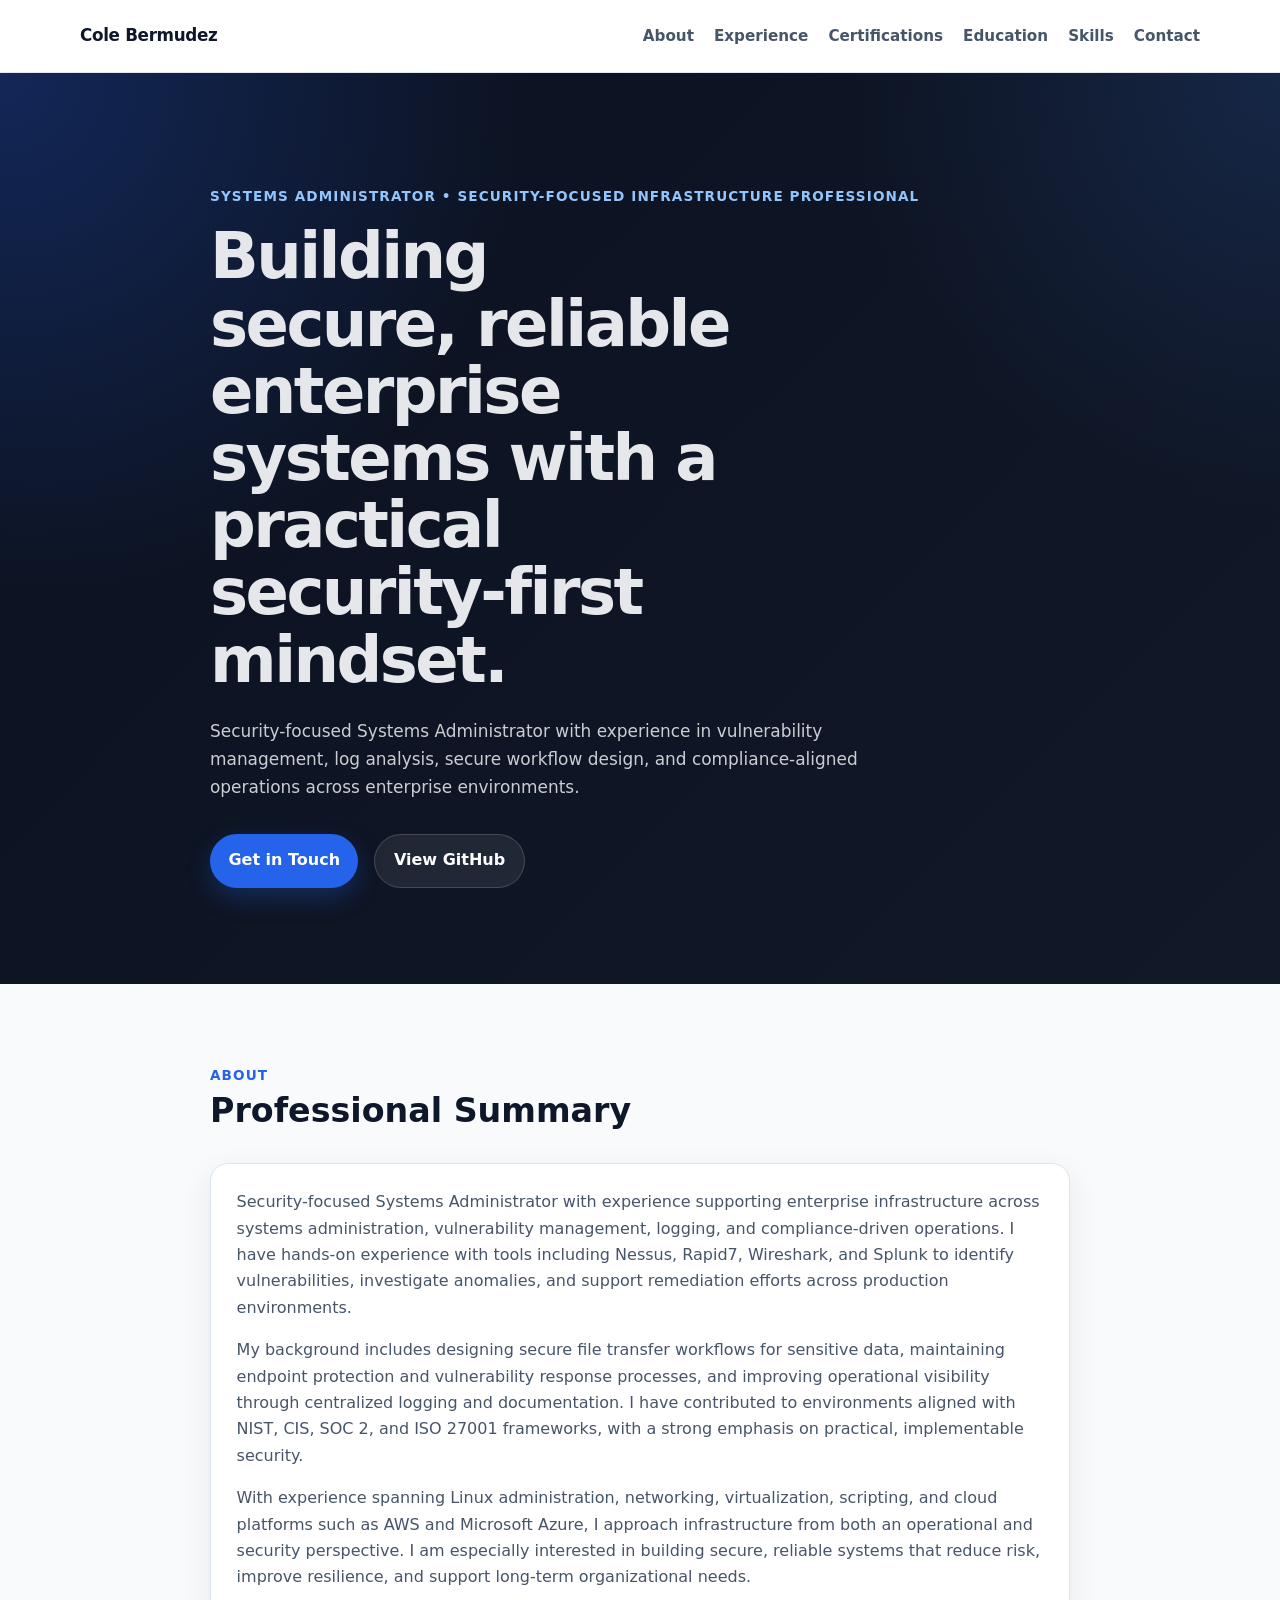
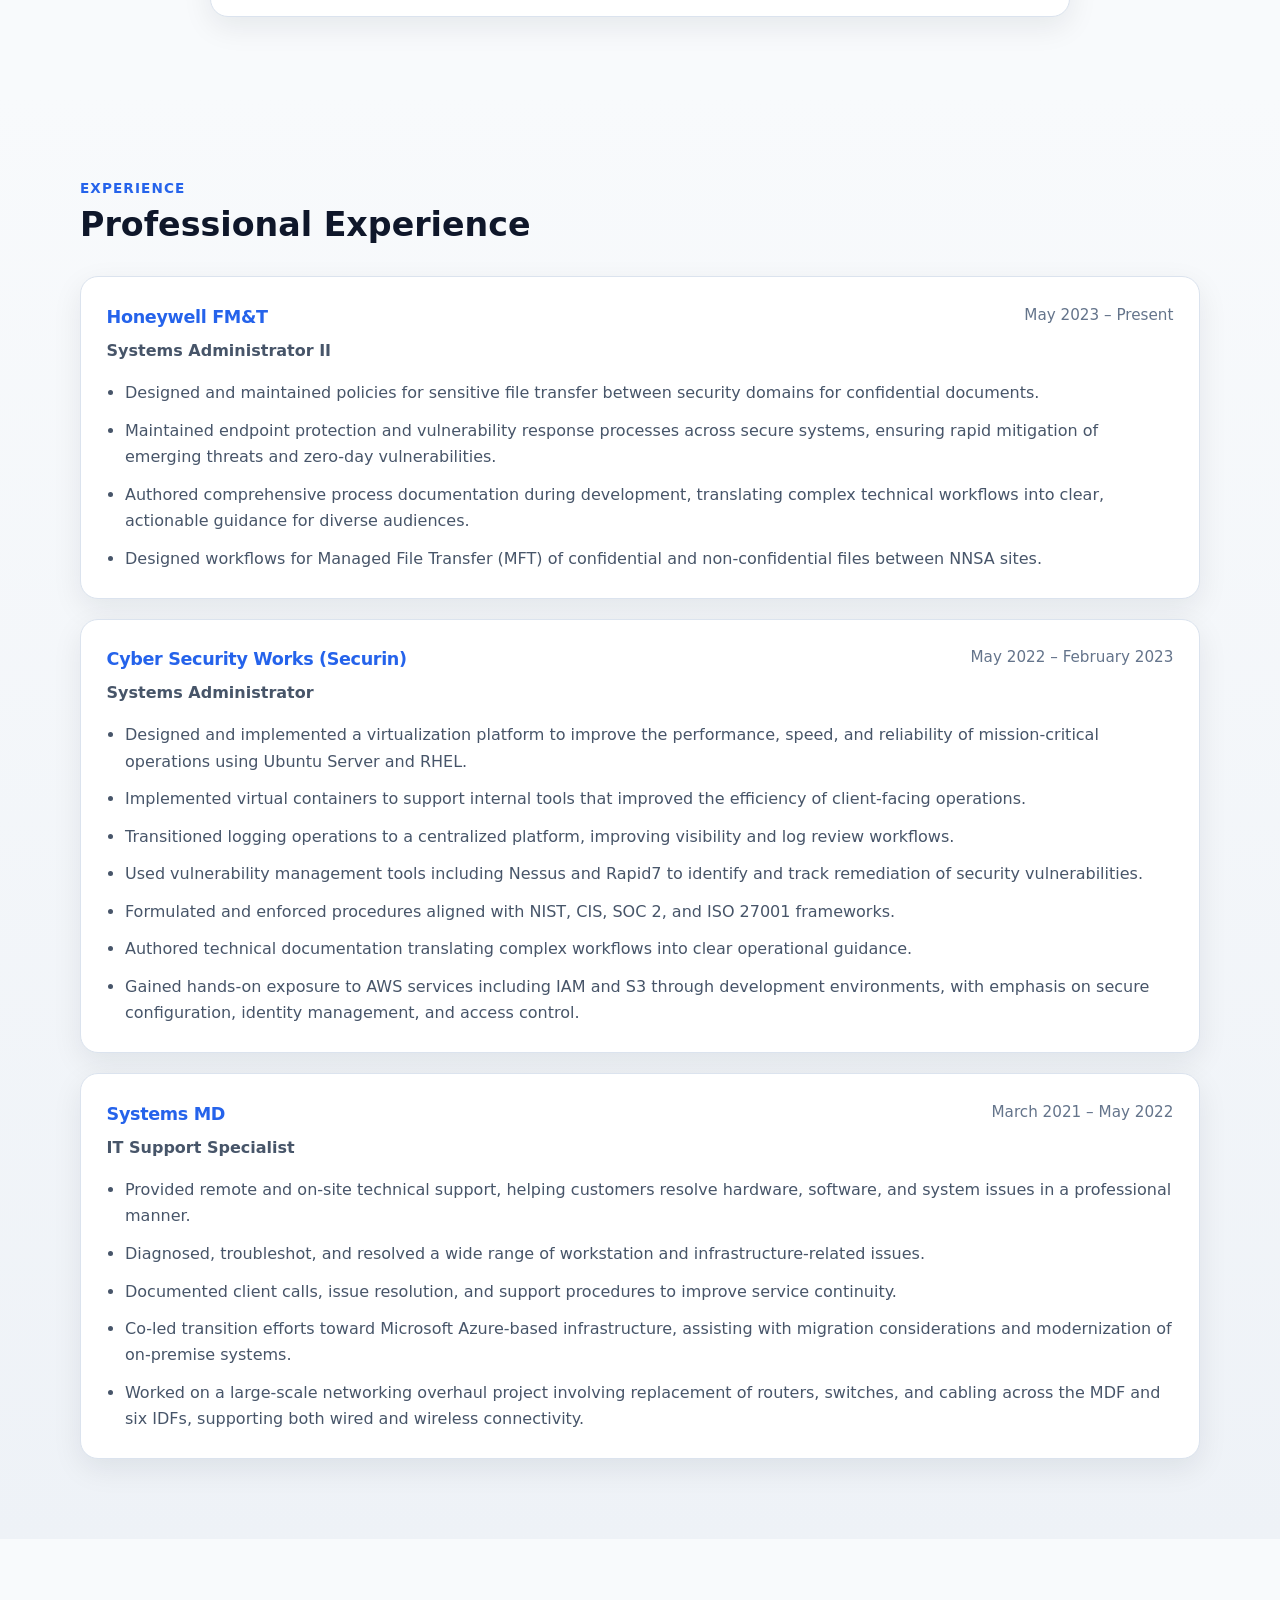
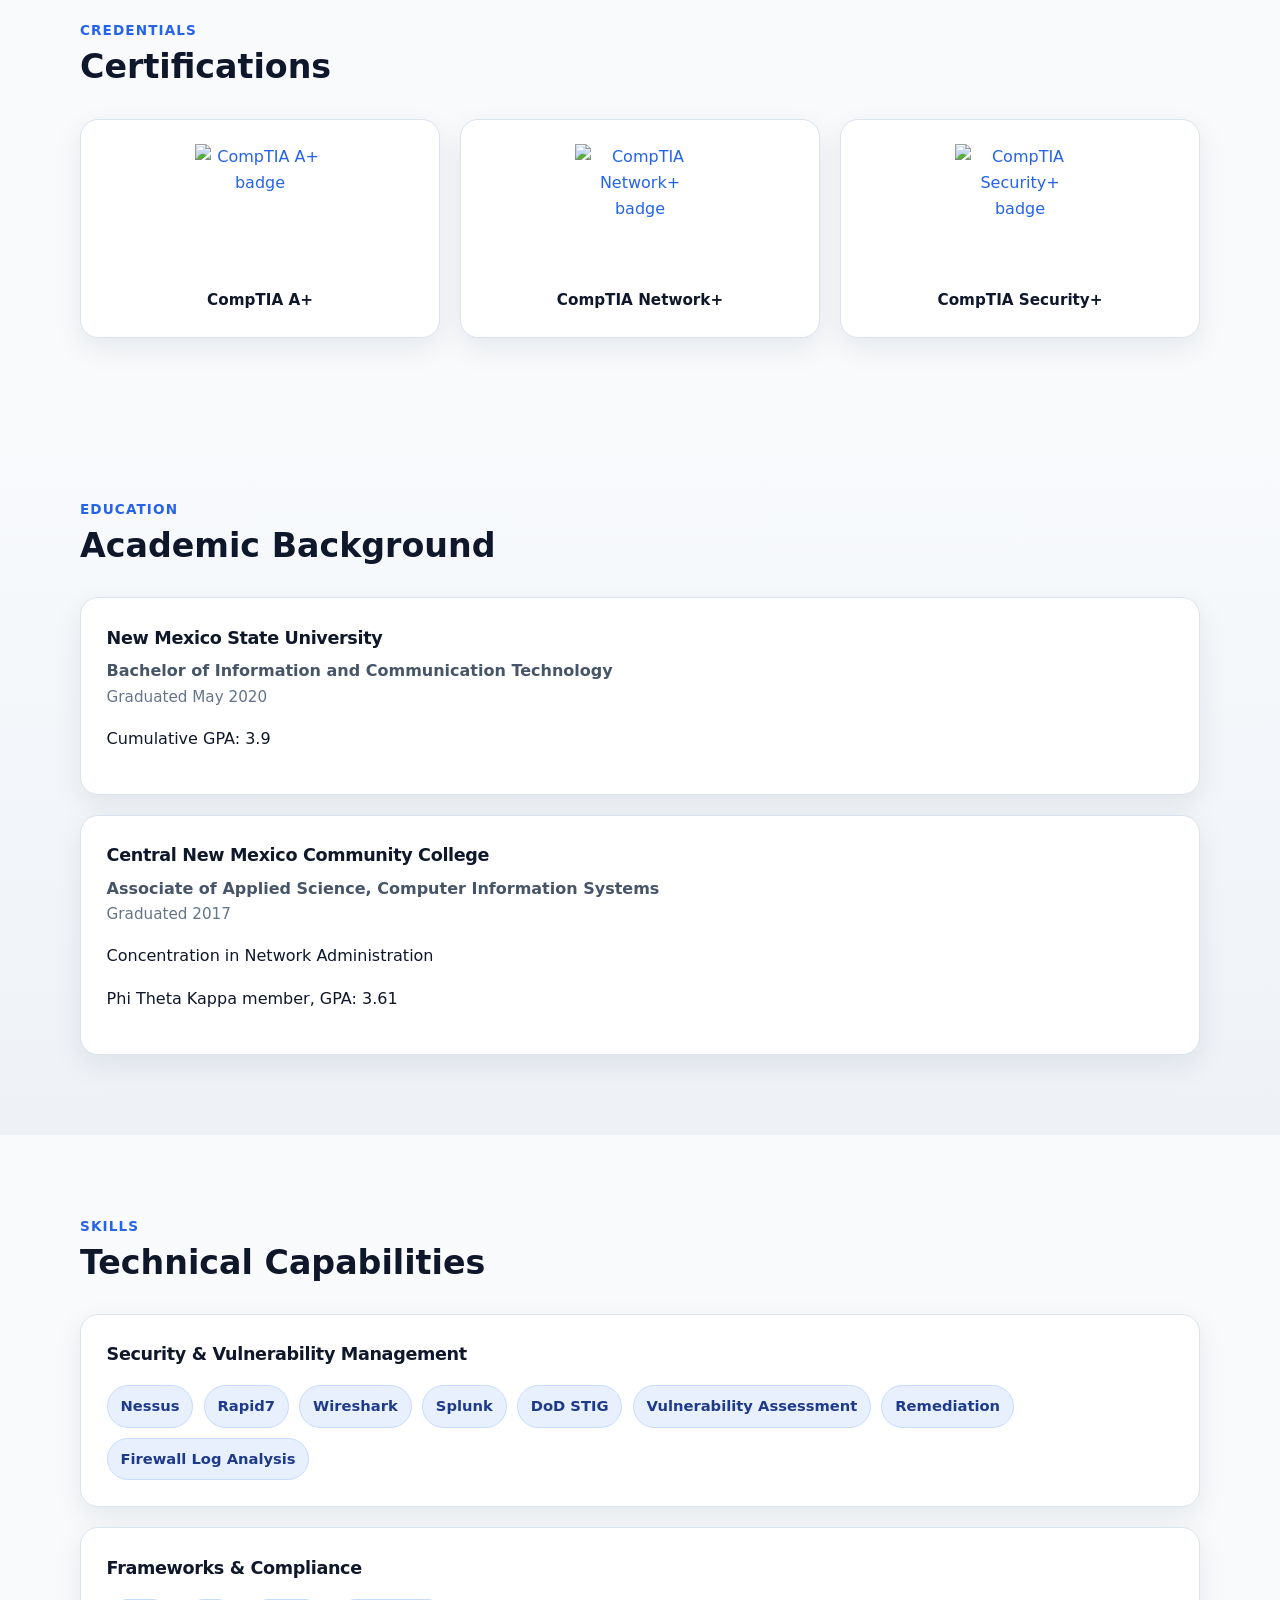
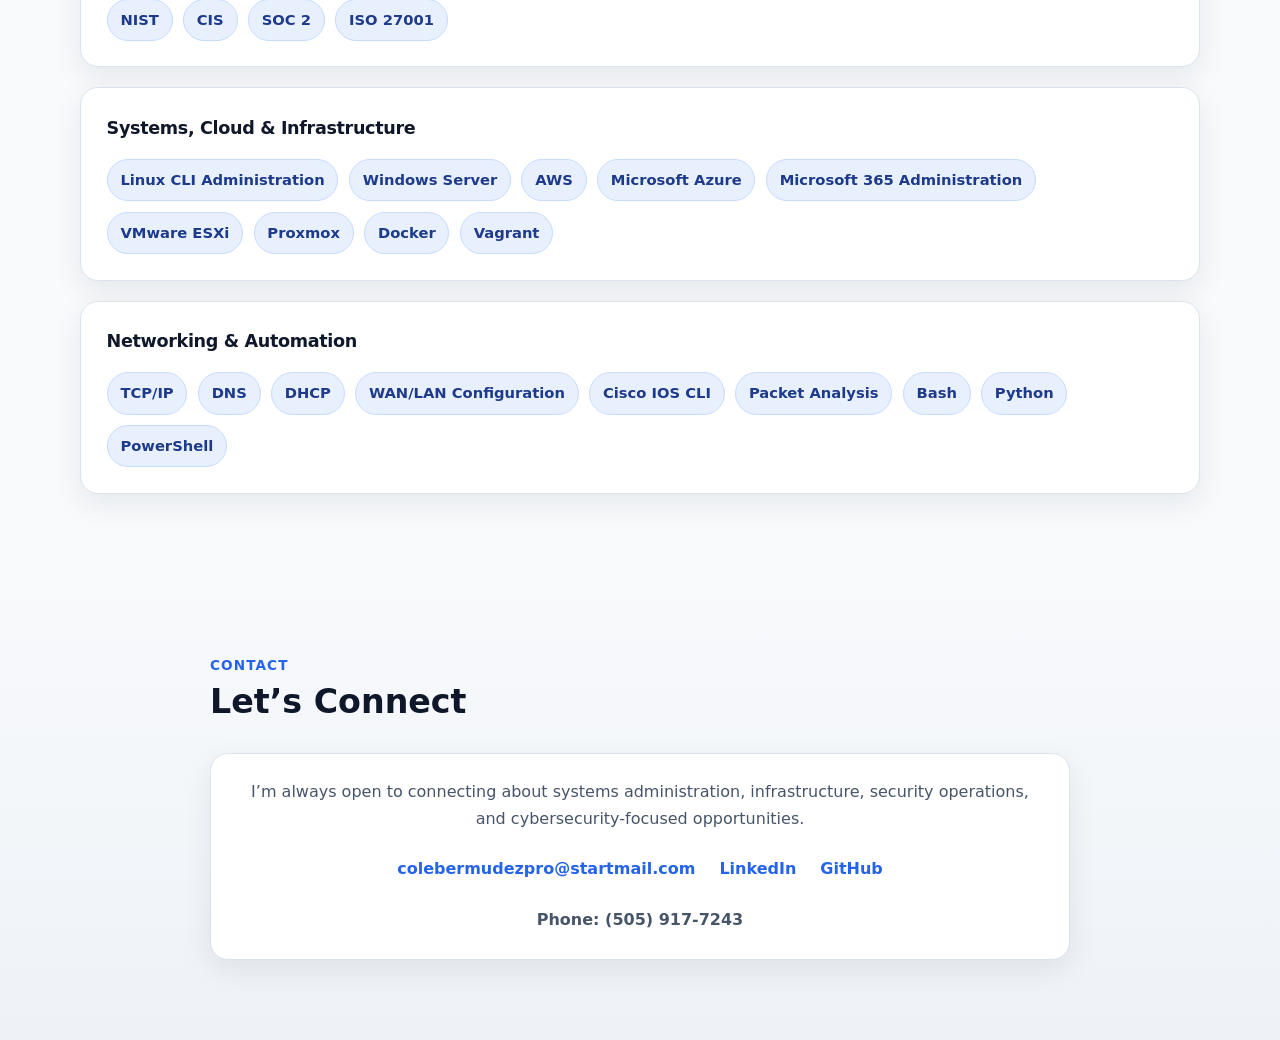
==== index.html @ 40972589 "Updated site entirely" ====
<!DOCTYPE html>
<html lang="en">
<head>
  <meta charset="UTF-8">
  <meta name="viewport" content="width=device-width, initial-scale=1.0">
  <title>Cole Bermudez | Systems Administrator</title>
  <meta name="description" content="Cole Bermudez - Security-focused Systems Administrator with experience in enterprise infrastructure, vulnerability management, logging, and compliance-driven operations.">
  <link rel="stylesheet" href="style.css">
</head>
<body>
  <nav class="site-nav">
    <div class="container nav-container">
      <a href="#top" class="brand">Cole Bermudez</a>
      <ul class="nav-links">
        <li><a href="#about">About</a></li>
        <li><a href="#experience">Experience</a></li>
        <li><a href="#certifications">Certifications</a></li>
        <li><a href="#education">Education</a></li>
        <li><a href="#skills">Skills</a></li>
        <li><a href="#contact">Contact</a></li>
      </ul>
    </div>
  </nav>

  <header id="top" class="hero">
    <div class="container hero-content">
      <p class="eyebrow">Systems Administrator • Security-Focused Infrastructure Professional</p>
      <h1>Building secure, reliable enterprise systems with a practical security-first mindset.</h1>
      <p class="hero-text">
        Security-focused Systems Administrator with experience in vulnerability management, log analysis,
        secure workflow design, and compliance-aligned operations across enterprise environments.
      </p>
      <div class="hero-actions">
        <a class="button button-primary" href="#contact">Get in Touch</a>
        <a class="button button-secondary" href="https://github.com/colebermudez" target="_blank" rel="noopener noreferrer">View GitHub</a>
      </div>
    </div>
  </header>

  <main>
    <section id="about" class="section">
      <div class="container narrow">
        <div class="section-heading">
          <p class="section-label">About</p>
          <h2>Professional Summary</h2>
        </div>

        <div class="content-card prose">
          <p>
            Security-focused Systems Administrator with experience supporting enterprise infrastructure across systems administration,
            vulnerability management, logging, and compliance-driven operations. I have hands-on experience with tools including
            Nessus, Rapid7, Wireshark, and Splunk to identify vulnerabilities, investigate anomalies, and support remediation efforts
            across production environments.
          </p>
          <p>
            My background includes designing secure file transfer workflows for sensitive data, maintaining endpoint protection and
            vulnerability response processes, and improving operational visibility through centralized logging and documentation. I have
            contributed to environments aligned with NIST, CIS, SOC 2, and ISO 27001 frameworks, with a strong emphasis on practical,
            implementable security.
          </p>
          <p>
            With experience spanning Linux administration, networking, virtualization, scripting, and cloud platforms such as AWS and
            Microsoft Azure, I approach infrastructure from both an operational and security perspective. I am especially interested in
            building secure, reliable systems that reduce risk, improve resilience, and support long-term organizational needs.
          </p>
        </div>
      </div>
    </section>

    <section id="experience" class="section section-alt">
      <div class="container">
        <div class="section-heading">
          <p class="section-label">Experience</p>
          <h2>Professional Experience</h2>
        </div>

        <div class="experience-grid">
          <article class="content-card experience-card">
            <div class="card-header">
              <div>
                <h3><a href="https://kcnsc.doe.gov/" target="_blank" rel="noopener noreferrer">Honeywell FM&amp;T</a></h3>
                <p class="role">Systems Administrator II</p>
              </div>
              <p class="date">May 2023 – Present</p>
            </div>
            <ul class="detail-list">
              <li>Designed and maintained policies for sensitive file transfer between security domains for confidential documents.</li>
              <li>Maintained endpoint protection and vulnerability response processes across secure systems, ensuring rapid mitigation of emerging threats and zero-day vulnerabilities.</li>
              <li>Authored comprehensive process documentation during development, translating complex technical workflows into clear, actionable guidance for diverse audiences.</li>
              <li>Designed workflows for Managed File Transfer (MFT) of confidential and non-confidential files between NNSA sites.</li>
            </ul>
          </article>

          <article class="content-card experience-card">
            <div class="card-header">
              <div>
                <h3><a href="https://www.securin.io/" target="_blank" rel="noopener noreferrer">Cyber Security Works (Securin)</a></h3>
                <p class="role">Systems Administrator</p>
              </div>
              <p class="date">May 2022 – February 2023</p>
            </div>
            <ul class="detail-list">
              <li>Designed and implemented a virtualization platform to improve the performance, speed, and reliability of mission-critical operations using Ubuntu Server and RHEL.</li>
              <li>Implemented virtual containers to support internal tools that improved the efficiency of client-facing operations.</li>
              <li>Transitioned logging operations to a centralized platform, improving visibility and log review workflows.</li>
              <li>Used vulnerability management tools including Nessus and Rapid7 to identify and track remediation of security vulnerabilities.</li>
              <li>Formulated and enforced procedures aligned with NIST, CIS, SOC 2, and ISO 27001 frameworks.</li>
              <li>Authored technical documentation translating complex workflows into clear operational guidance.</li>
              <li>Gained hands-on exposure to AWS services including IAM and S3 through development environments, with emphasis on secure configuration, identity management, and access control.</li>
            </ul>
          </article>

          <article class="content-card experience-card">
            <div class="card-header">
              <div>
                <h3><a href="https://www.systemsmd.com/" target="_blank" rel="noopener noreferrer">Systems MD</a></h3>
                <p class="role">IT Support Specialist</p>
              </div>
              <p class="date">March 2021 – May 2022</p>
            </div>
            <ul class="detail-list">
              <li>Provided remote and on-site technical support, helping customers resolve hardware, software, and system issues in a professional manner.</li>
              <li>Diagnosed, troubleshot, and resolved a wide range of workstation and infrastructure-related issues.</li>
              <li>Documented client calls, issue resolution, and support procedures to improve service continuity.</li>
              <li>Co-led transition efforts toward Microsoft Azure-based infrastructure, assisting with migration considerations and modernization of on-premise systems.</li>
              <li>Worked on a large-scale networking overhaul project involving replacement of routers, switches, and cabling across the MDF and six IDFs, supporting both wired and wireless connectivity.</li>
            </ul>
          </article>
        </div>
      </div>
    </section>

    <section id="certifications" class="section">
      <div class="container">
        <div class="section-heading">
          <p class="section-label">Credentials</p>
          <h2>Certifications</h2>
        </div>

        <div class="cert-grid">
          <a class="cert-card" href="https://www.credly.com/badges/60a3bb86-15f5-4d05-9e43-b0d4d73ded20/public_url" target="_blank" rel="noopener noreferrer">
            <img src="https://images.credly.com/size/340x340/images/f6d62c5d-1e1d-4de6-92ee-8dc8c80b1c7b/blob" alt="CompTIA A+ badge">
            <span>CompTIA A+</span>
          </a>

          <a class="cert-card" href="https://www.credly.com/badges/1435ac3a-a61e-4c7a-b394-79c63b698793/public_url" target="_blank" rel="noopener noreferrer">
            <img src="https://images.credly.com/size/340x340/images/c70ba73e-3c8a-46fa-9d60-4a9af94ad662/blob" alt="CompTIA Network+ badge">
            <span>CompTIA Network+</span>
          </a>

          <a class="cert-card" href="https://www.credly.com/badges/d59969db-1ece-42b0-b8ce-d748dc1f6d80/public_url" target="_blank" rel="noopener noreferrer">
            <img src="https://images.credly.com/size/340x340/images/80d8a06a-c384-42bf-ad36-db81bce5adce/blob" alt="CompTIA Security+ badge">
            <span>CompTIA Security+</span>
          </a>
        </div>
      </div>
    </section>

    <section id="education" class="section section-alt">
      <div class="container">
        <div class="section-heading">
          <p class="section-label">Education</p>
          <h2>Academic Background</h2>
        </div>

        <div class="education-grid">
          <article class="content-card">
            <h3>New Mexico State University</h3>
            <p class="role">Bachelor of Information and Communication Technology</p>
            <p class="date">Graduated May 2020</p>
            <p>Cumulative GPA: 3.9</p>
          </article>

          <article class="content-card">
            <h3>Central New Mexico Community College</h3>
            <p class="role">Associate of Applied Science, Computer Information Systems</p>
            <p class="date">Graduated 2017</p>
            <p>Concentration in Network Administration</p>
            <p>Phi Theta Kappa member, GPA: 3.61</p>
          </article>
        </div>
      </div>
    </section>

    <section id="skills" class="section">
      <div class="container">
        <div class="section-heading">
          <p class="section-label">Skills</p>
          <h2>Technical Capabilities</h2>
        </div>

        <div class="skills-grid">
          <article class="content-card skill-card">
            <h3>Security &amp; Vulnerability Management</h3>
            <ul class="tag-list">
              <li>Nessus</li>
              <li>Rapid7</li>
              <li>Wireshark</li>
              <li>Splunk</li>
              <li>DoD STIG</li>
              <li>Vulnerability Assessment</li>
              <li>Remediation</li>
              <li>Firewall Log Analysis</li>
            </ul>
          </article>

          <article class="content-card skill-card">
            <h3>Frameworks &amp; Compliance</h3>
            <ul class="tag-list">
              <li>NIST</li>
              <li>CIS</li>
              <li>SOC 2</li>
              <li>ISO 27001</li>
            </ul>
          </article>

          <article class="content-card skill-card">
            <h3>Systems, Cloud &amp; Infrastructure</h3>
            <ul class="tag-list">
              <li>Linux CLI Administration</li>
              <li>Windows Server</li>
              <li>AWS</li>
              <li>Microsoft Azure</li>
              <li>Microsoft 365 Administration</li>
              <li>VMware ESXi</li>
              <li>Proxmox</li>
              <li>Docker</li>
              <li>Vagrant</li>
            </ul>
          </article>

          <article class="content-card skill-card">
            <h3>Networking &amp; Automation</h3>
            <ul class="tag-list">
              <li>TCP/IP</li>
              <li>DNS</li>
              <li>DHCP</li>
              <li>WAN/LAN Configuration</li>
              <li>Cisco IOS CLI</li>
              <li>Packet Analysis</li>
              <li>Bash</li>
              <li>Python</li>
              <li>PowerShell</li>
            </ul>
          </article>
        </div>
      </div>
    </section>

    <section id="contact" class="section section-alt">
      <div class="container narrow">
        <div class="section-heading">
          <p class="section-label">Contact</p>
          <h2>Let’s Connect</h2>
        </div>

        <div class="content-card contact-card">
          <p>
            I’m always open to connecting about systems administration, infrastructure, security operations,
            and cybersecurity-focused opportunities.
          </p>

          <div class="contact-links">
            <a href="mailto:colebermudezpro@startmail.com">colebermudezpro@startmail.com</a>
            <a href="https://www.linkedin.com/in/cole-bermudez/" target="_blank" rel="noopener noreferrer">LinkedIn</a>
            <a href="https://github.com/colebermudez" target="_blank" rel="noopener noreferrer">GitHub</a>
          </div>

          <p class="phone">Phone: (505) 917-7243</p>
        </div>
      </div>
    </section>
  </main>
</body>
</html>
---- style.css ----
:root {
  --bg: #0b1120;
  --bg-alt: #111827;
  --surface: #ffffff;
  --surface-alt: #f8fafc;
  --text: #0f172a;
  --text-soft: #475569;
  --text-inverse: #e5e7eb;
  --border: #dbe3ee;
  --primary: #2563eb;
  --primary-dark: #1d4ed8;
  --shadow: 0 10px 30px rgba(15, 23, 42, 0.08);
  --shadow-hover: 0 14px 36px rgba(15, 23, 42, 0.14);
  --radius: 18px;
  --radius-sm: 12px;
  --max-width: 1120px;
}

* {
  box-sizing: border-box;
}

html {
  scroll-behavior: smooth;
}

body {
  margin: 0;
  font-family: Inter, ui-sans-serif, system-ui, -apple-system, BlinkMacSystemFont, "Segoe UI", sans-serif;
  background: var(--surface-alt);
  color: var(--text);
  line-height: 1.65;
}

img {
  max-width: 100%;
  display: block;
}

a {
  color: var(--primary);
  text-decoration: none;
}

a:hover {
  color: var(--primary-dark);
}

.container {
  width: min(100% - 2rem, var(--max-width));
  margin: 0 auto;
}

.narrow {
  max-width: 860px;
}

.section {
  padding: 5rem 0;
}

.section-alt {
  background: linear-gradient(180deg, #f8fafc 0%, #eef2f7 100%);
}

.section-heading {
  margin-bottom: 2rem;
}

.section-label {
  margin: 0 0 0.4rem;
  font-size: 0.85rem;
  font-weight: 700;
  letter-spacing: 0.08em;
  text-transform: uppercase;
  color: var(--primary);
}

.section-heading h2 {
  margin: 0;
  font-size: clamp(1.8rem, 2.6vw, 2.6rem);
  line-height: 1.15;
  color: var(--text);
}

.site-nav {
  position: sticky;
  top: 0;
  z-index: 1000;
  background: rgba(255, 255, 255, 0.88);
  backdrop-filter: blur(14px);
  border-bottom: 1px solid rgba(219, 227, 238, 0.8);
}

.nav-container {
  display: flex;
  align-items: center;
  justify-content: space-between;
  min-height: 72px;
  gap: 1.5rem;
}

.brand {
  font-weight: 800;
  font-size: 1.05rem;
  color: var(--text);
  letter-spacing: -0.02em;
}

.nav-links {
  display: flex;
  align-items: center;
  gap: 1.25rem;
  list-style: none;
  padding: 0;
  margin: 0;
  flex-wrap: wrap;
}

.nav-links a {
  color: var(--text-soft);
  font-weight: 600;
  font-size: 0.95rem;
}

.nav-links a:hover {
  color: var(--text);
}

.hero {
  background:
    radial-gradient(circle at top left, rgba(37, 99, 235, 0.28), transparent 34%),
    radial-gradient(circle at top right, rgba(59, 130, 246, 0.16), transparent 28%),
    linear-gradient(135deg, var(--bg) 0%, var(--bg-alt) 100%);
  color: var(--text-inverse);
  padding: 7rem 0 6rem;
}

.hero-content {
  max-width: 860px;
}

.eyebrow {
  margin: 0 0 1rem;
  color: #93c5fd;
  text-transform: uppercase;
  letter-spacing: 0.08em;
  font-size: 0.85rem;
  font-weight: 700;
}

.hero h1 {
  margin: 0;
  font-size: clamp(2.4rem, 5vw, 4.4rem);
  line-height: 1.05;
  letter-spacing: -0.04em;
  max-width: 12ch;
}

.hero-text {
  margin: 1.5rem 0 0;
  max-width: 700px;
  font-size: 1.06rem;
  color: rgba(229, 231, 235, 0.88);
}

.hero-actions {
  display: flex;
  flex-wrap: wrap;
  gap: 1rem;
  margin-top: 2rem;
}

.button {
  display: inline-flex;
  align-items: center;
  justify-content: center;
  min-height: 46px;
  padding: 0.8rem 1.15rem;
  border-radius: 999px;
  font-weight: 700;
  transition: transform 0.18s ease, box-shadow 0.18s ease, background-color 0.18s ease;
}

.button:hover {
  transform: translateY(-1px);
}

.button-primary {
  background: var(--primary);
  color: #fff;
  box-shadow: 0 10px 24px rgba(37, 99, 235, 0.28);
}

.button-primary:hover {
  background: var(--primary-dark);
  color: #fff;
}

.button-secondary {
  background: rgba(255, 255, 255, 0.08);
  color: #fff;
  border: 1px solid rgba(255, 255, 255, 0.16);
}

.button-secondary:hover {
  color: #fff;
  background: rgba(255, 255, 255, 0.14);
}

.content-card {
  background: var(--surface);
  border: 1px solid var(--border);
  border-radius: var(--radius);
  box-shadow: var(--shadow);
  padding: 1.6rem;
}

.prose p {
  margin: 0 0 1rem;
  color: var(--text-soft);
}

.prose p:last-child {
  margin-bottom: 0;
}

.experience-grid,
.education-grid,
.skills-grid {
  display: grid;
  gap: 1.25rem;
}

.card-header {
  display: flex;
  justify-content: space-between;
  gap: 1rem;
  align-items: flex-start;
  margin-bottom: 1rem;
}

.card-header h3,
.content-card h3 {
  margin: 0;
  font-size: 1.1rem;
  letter-spacing: -0.02em;
}

.role {
  margin: 0.35rem 0 0;
  color: var(--text-soft);
  font-weight: 600;
}

.date {
  margin: 0;
  color: #64748b;
  font-size: 0.95rem;
  white-space: nowrap;
}

.detail-list {
  margin: 0;
  padding-left: 1.15rem;
  color: var(--text-soft);
}

.detail-list li + li {
  margin-top: 0.7rem;
}

.cert-grid {
  display: grid;
  grid-template-columns: repeat(auto-fit, minmax(180px, 1fr));
  gap: 1.25rem;
}

.cert-card {
  display: flex;
  flex-direction: column;
  align-items: center;
  justify-content: center;
  gap: 0.9rem;
  padding: 1.5rem 1rem;
  background: var(--surface);
  border: 1px solid var(--border);
  border-radius: var(--radius);
  box-shadow: var(--shadow);
  transition: transform 0.2s ease, box-shadow 0.2s ease, border-color 0.2s ease;
  text-align: center;
}

.cert-card:hover {
  transform: translateY(-4px);
  box-shadow: var(--shadow-hover);
  border-color: #bfdbfe;
}

.cert-card img {
  width: 130px;
  height: 130px;
  object-fit: contain;
}

.cert-card span {
  color: var(--text);
  font-weight: 700;
  font-size: 0.95rem;
}

.skill-card h3 {
  margin-bottom: 1rem;
}

.tag-list {
  display: flex;
  flex-wrap: wrap;
  gap: 0.65rem;
  list-style: none;
  padding: 0;
  margin: 0;
}

.tag-list li {
  background: #e8f0fe;
  color: #1e3a8a;
  border: 1px solid #c7dbff;
  padding: 0.5rem 0.8rem;
  border-radius: 999px;
  font-size: 0.92rem;
  font-weight: 600;
}

.contact-card {
  text-align: center;
}

.contact-card p {
  margin-top: 0;
  color: var(--text-soft);
}

.contact-links {
  display: flex;
  justify-content: center;
  flex-wrap: wrap;
  gap: 1rem 1.5rem;
  margin: 1.5rem 0;
}

.contact-links a {
  font-weight: 700;
}

.phone {
  margin-bottom: 0;
  font-weight: 600;
  color: var(--text);
}

@media (max-width: 820px) {
  .nav-container {
    flex-direction: column;
    align-items: flex-start;
    padding: 0.9rem 0;
  }

  .nav-links {
    gap: 0.9rem;
  }

  .hero {
    padding: 5.75rem 0 4.75rem;
  }

  .card-header {
    flex-direction: column;
  }

  .date {
    white-space: normal;
  }
}

@media (max-width: 560px) {
  .section {
    padding: 4rem 0;
  }

  .container {
    width: min(100% - 1.25rem, var(--max-width));
  }

  .content-card {
    padding: 1.2rem;
  }

  .hero-actions {
    flex-direction: column;
    align-items: stretch;
  }

  .button {
    width: 100%;
  }

  .cert-card img {
    width: 110px;
    height: 110px;
  }
}
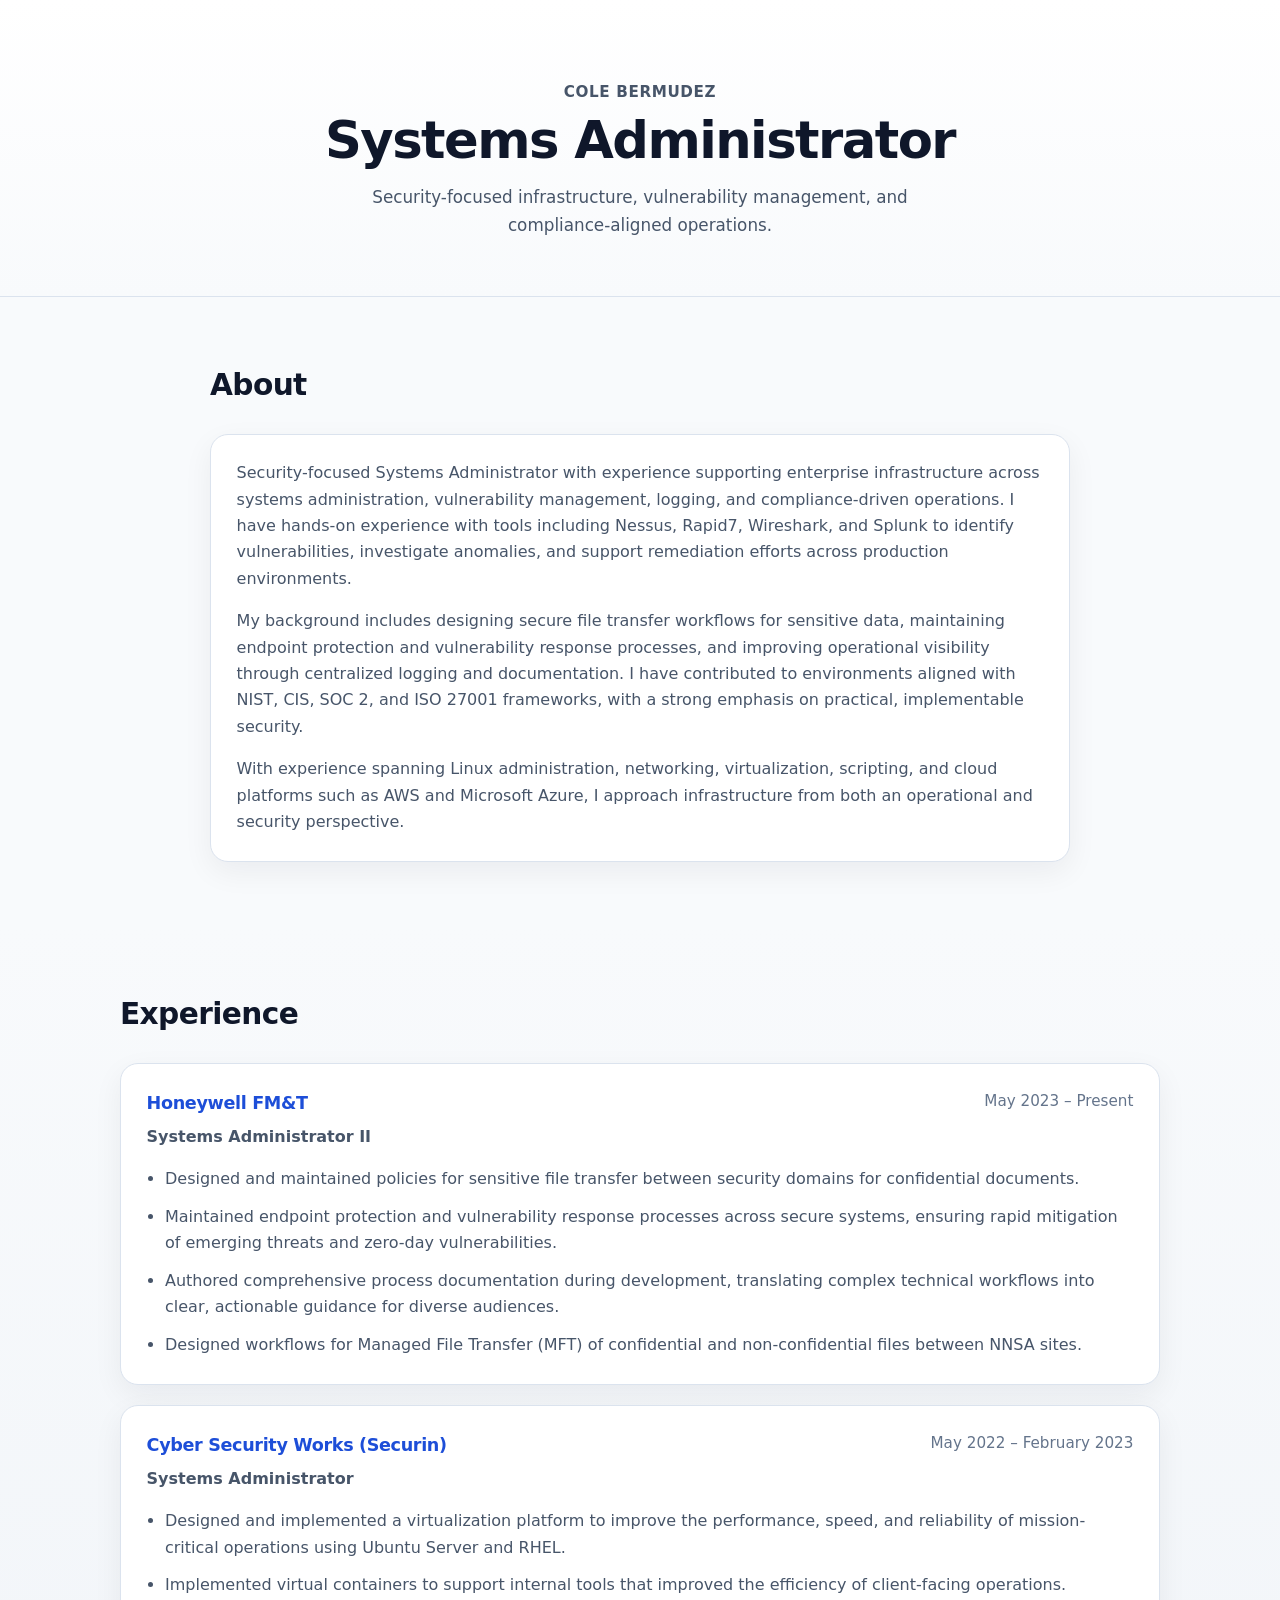
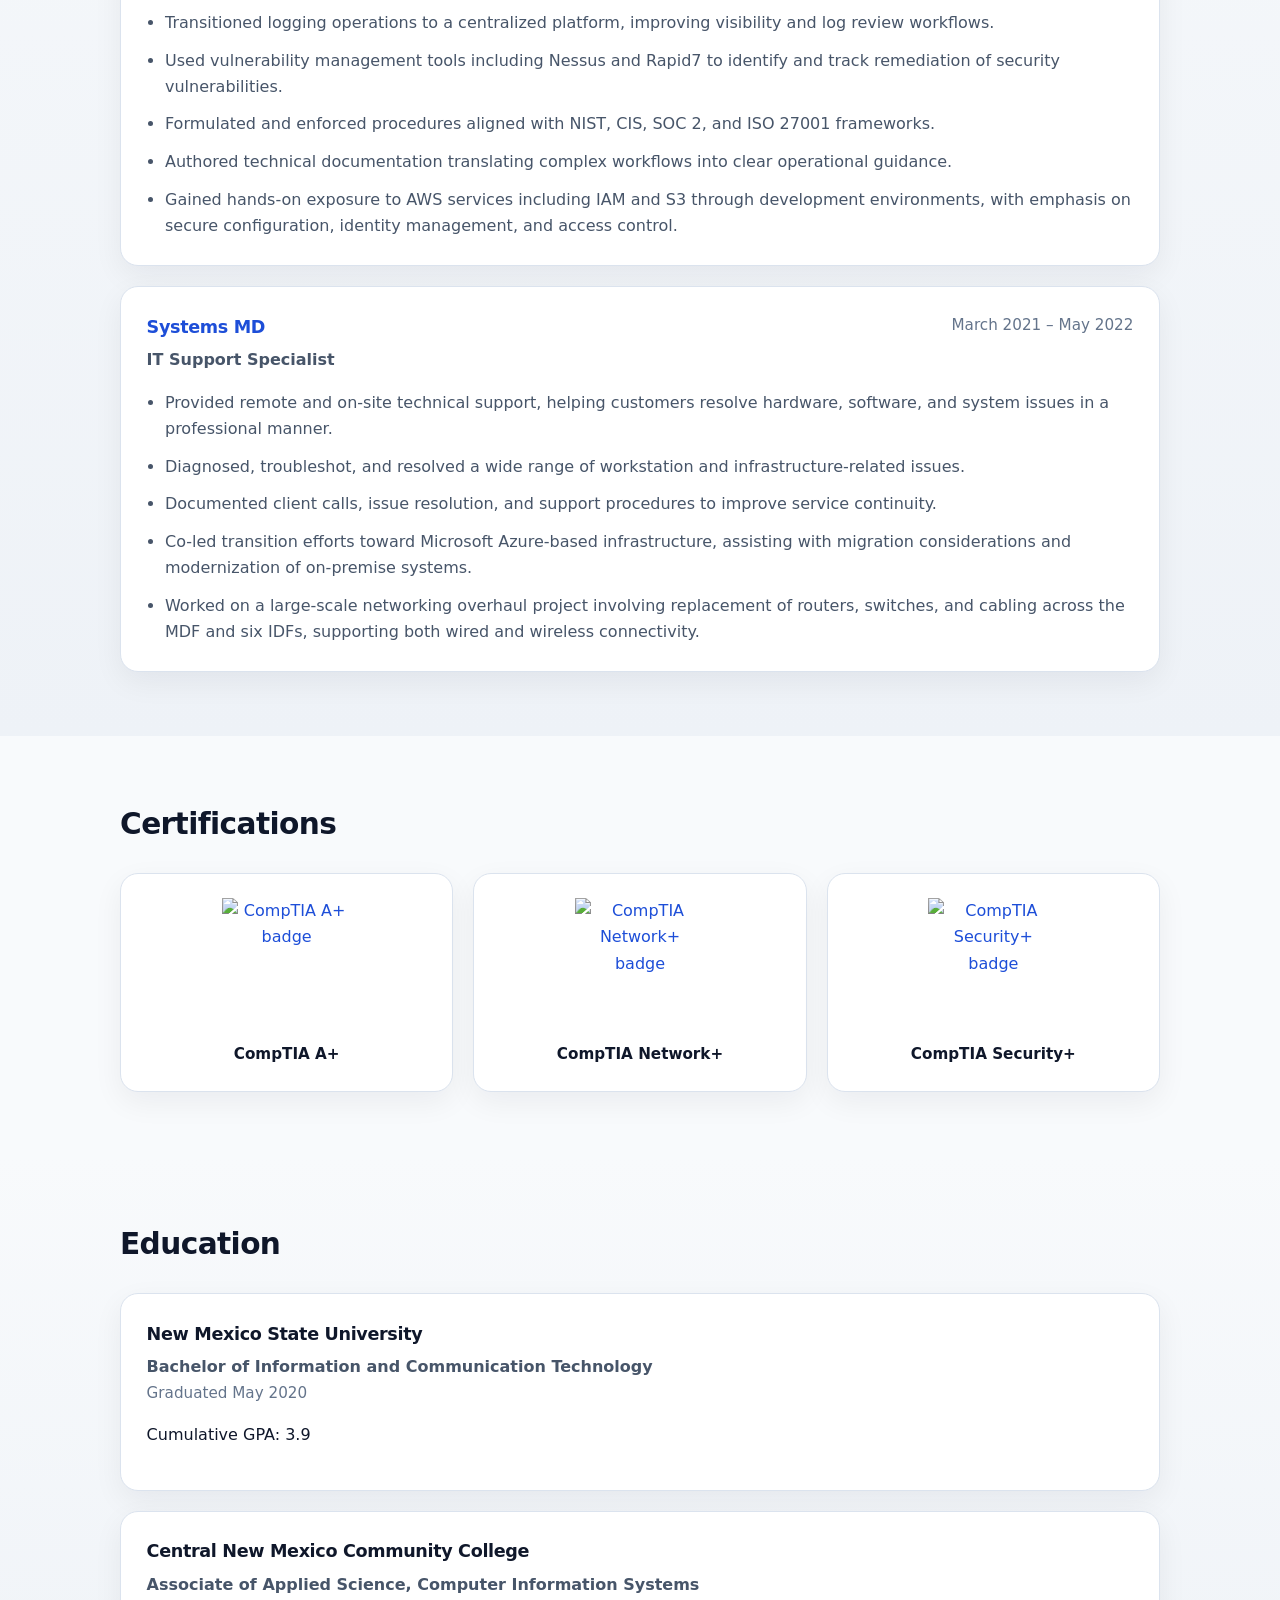
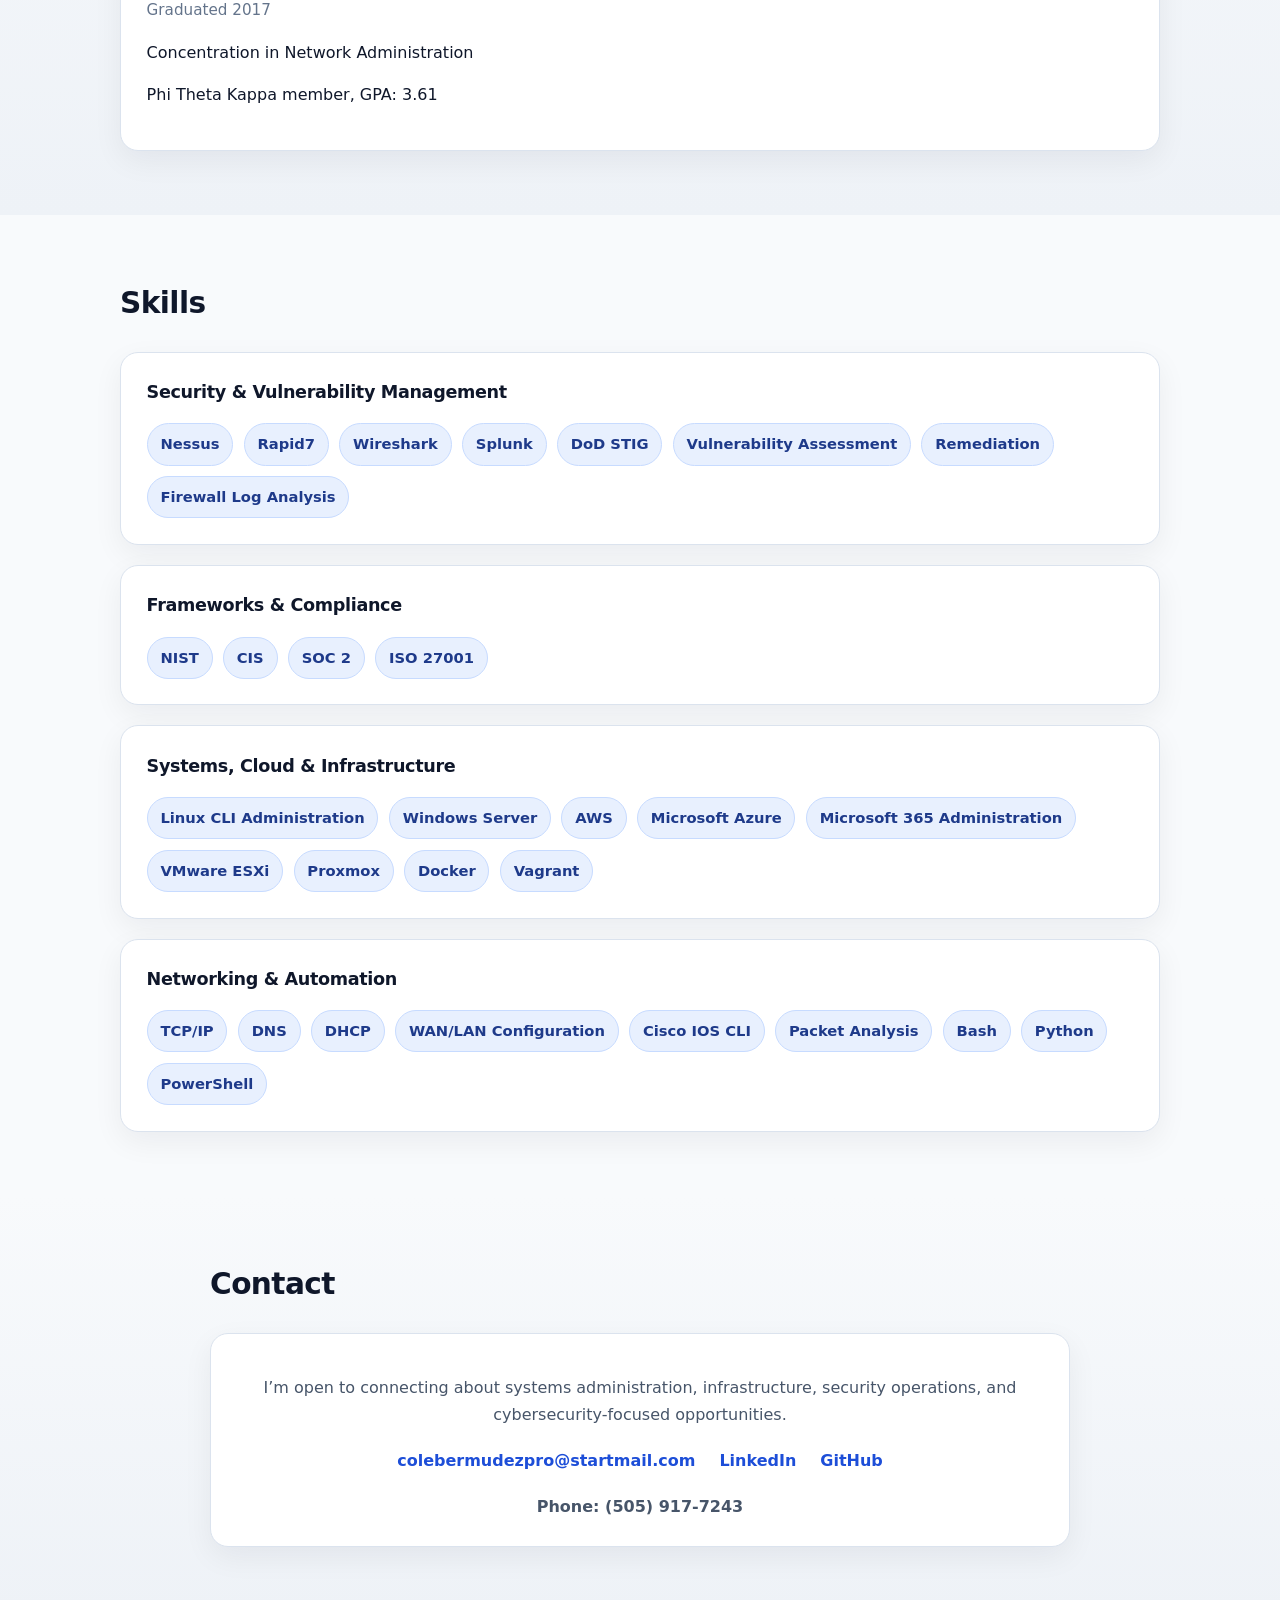
==== commit fd51928c: "Updated site entirely" ====
--- a/index.html
+++ b/index.html
@@ -4,36 +4,20 @@
   <meta charset="UTF-8">
   <meta name="viewport" content="width=device-width, initial-scale=1.0">
   <title>Cole Bermudez | Systems Administrator</title>
-  <meta name="description" content="Cole Bermudez - Security-focused Systems Administrator with experience in enterprise infrastructure, vulnerability management, logging, and compliance-driven operations.">
+  <meta
+    name="description"
+    content="Cole Bermudez - Security-focused Systems Administrator with experience in enterprise infrastructure, vulnerability management, logging, and compliance-driven operations."
+  >
   <link rel="stylesheet" href="style.css">
 </head>
 <body>
-  <nav class="site-nav">
-    <div class="container nav-container">
-      <a href="#top" class="brand">Cole Bermudez</a>
-      <ul class="nav-links">
-        <li><a href="#about">About</a></li>
-        <li><a href="#experience">Experience</a></li>
-        <li><a href="#certifications">Certifications</a></li>
-        <li><a href="#education">Education</a></li>
-        <li><a href="#skills">Skills</a></li>
-        <li><a href="#contact">Contact</a></li>
-      </ul>
-    </div>
-  </nav>
-
-  <header id="top" class="hero">
+  <header class="hero">
     <div class="container hero-content">
-      <p class="eyebrow">Systems Administrator • Security-Focused Infrastructure Professional</p>
-      <h1>Building secure, reliable enterprise systems with a practical security-first mindset.</h1>
-      <p class="hero-text">
-        Security-focused Systems Administrator with experience in vulnerability management, log analysis,
-        secure workflow design, and compliance-aligned operations across enterprise environments.
+      <p class="nameplate">Cole Bermudez</p>
+      <h1>Systems Administrator</h1>
+      <p class="hero-subtitle">
+        Security-focused infrastructure, vulnerability management, and compliance-aligned operations.
       </p>
-      <div class="hero-actions">
-        <a class="button button-primary" href="#contact">Get in Touch</a>
-        <a class="button button-secondary" href="https://github.com/colebermudez" target="_blank" rel="noopener noreferrer">View GitHub</a>
-      </div>
     </div>
   </header>
 
@@ -41,8 +25,7 @@
     <section id="about" class="section">
       <div class="container narrow">
         <div class="section-heading">
-          <p class="section-label">About</p>
-          <h2>Professional Summary</h2>
+          <h2>About</h2>
         </div>
 
         <div class="content-card prose">
@@ -60,8 +43,7 @@
           </p>
           <p>
             With experience spanning Linux administration, networking, virtualization, scripting, and cloud platforms such as AWS and
-            Microsoft Azure, I approach infrastructure from both an operational and security perspective. I am especially interested in
-            building secure, reliable systems that reduce risk, improve resilience, and support long-term organizational needs.
+            Microsoft Azure, I approach infrastructure from both an operational and security perspective.
           </p>
         </div>
       </div>
@@ -70,15 +52,16 @@
     <section id="experience" class="section section-alt">
       <div class="container">
         <div class="section-heading">
-          <p class="section-label">Experience</p>
-          <h2>Professional Experience</h2>
+          <h2>Experience</h2>
         </div>
 
         <div class="experience-grid">
           <article class="content-card experience-card">
             <div class="card-header">
               <div>
-                <h3><a href="https://kcnsc.doe.gov/" target="_blank" rel="noopener noreferrer">Honeywell FM&amp;T</a></h3>
+                <h3>
+                  <a href="https://kcnsc.doe.gov/" target="_blank" rel="noopener noreferrer">Honeywell FM&amp;T</a>
+                </h3>
                 <p class="role">Systems Administrator II</p>
               </div>
               <p class="date">May 2023 – Present</p>
@@ -94,7 +77,9 @@
           <article class="content-card experience-card">
             <div class="card-header">
               <div>
-                <h3><a href="https://www.securin.io/" target="_blank" rel="noopener noreferrer">Cyber Security Works (Securin)</a></h3>
+                <h3>
+                  <a href="https://www.securin.io/" target="_blank" rel="noopener noreferrer">Cyber Security Works (Securin)</a>
+                </h3>
                 <p class="role">Systems Administrator</p>
               </div>
               <p class="date">May 2022 – February 2023</p>
@@ -113,7 +98,9 @@
           <article class="content-card experience-card">
             <div class="card-header">
               <div>
-                <h3><a href="https://www.systemsmd.com/" target="_blank" rel="noopener noreferrer">Systems MD</a></h3>
+                <h3>
+                  <a href="https://www.systemsmd.com/" target="_blank" rel="noopener noreferrer">Systems MD</a>
+                </h3>
                 <p class="role">IT Support Specialist</p>
               </div>
               <p class="date">March 2021 – May 2022</p>
@@ -133,23 +120,46 @@
     <section id="certifications" class="section">
       <div class="container">
         <div class="section-heading">
-          <p class="section-label">Credentials</p>
           <h2>Certifications</h2>
         </div>
 
         <div class="cert-grid">
-          <a class="cert-card" href="https://www.credly.com/badges/60a3bb86-15f5-4d05-9e43-b0d4d73ded20/public_url" target="_blank" rel="noopener noreferrer">
-            <img src="https://images.credly.com/size/340x340/images/f6d62c5d-1e1d-4de6-92ee-8dc8c80b1c7b/blob" alt="CompTIA A+ badge">
+          <a
+            class="cert-card"
+            href="https://www.credly.com/badges/60a3bb86-15f5-4d05-9e43-b0d4d73ded20/public_url"
+            target="_blank"
+            rel="noopener noreferrer"
+          >
+            <img
+              src="https://images.credly.com/size/340x340/images/f6d62c5d-1e1d-4de6-92ee-8dc8c80b1c7b/blob"
+              alt="CompTIA A+ badge"
+            >
             <span>CompTIA A+</span>
           </a>
 
-          <a class="cert-card" href="https://www.credly.com/badges/1435ac3a-a61e-4c7a-b394-79c63b698793/public_url" target="_blank" rel="noopener noreferrer">
-            <img src="https://images.credly.com/size/340x340/images/c70ba73e-3c8a-46fa-9d60-4a9af94ad662/blob" alt="CompTIA Network+ badge">
+          <a
+            class="cert-card"
+            href="https://www.credly.com/badges/1435ac3a-a61e-4c7a-b394-79c63b698793/public_url"
+            target="_blank"
+            rel="noopener noreferrer"
+          >
+            <img
+              src="https://images.credly.com/size/340x340/images/c70ba73e-3c8a-46fa-9d60-4a9af94ad662/blob"
+              alt="CompTIA Network+ badge"
+            >
             <span>CompTIA Network+</span>
           </a>
 
-          <a class="cert-card" href="https://www.credly.com/badges/d59969db-1ece-42b0-b8ce-d748dc1f6d80/public_url" target="_blank" rel="noopener noreferrer">
-            <img src="https://images.credly.com/size/340x340/images/80d8a06a-c384-42bf-ad36-db81bce5adce/blob" alt="CompTIA Security+ badge">
+          <a
+            class="cert-card"
+            href="https://www.credly.com/badges/d59969db-1ece-42b0-b8ce-d748dc1f6d80/public_url"
+            target="_blank"
+            rel="noopener noreferrer"
+          >
+            <img
+              src="https://images.credly.com/size/340x340/images/80d8a06a-c384-42bf-ad36-db81bce5adce/blob"
+              alt="CompTIA Security+ badge"
+            >
             <span>CompTIA Security+</span>
           </a>
         </div>
@@ -159,8 +169,7 @@
     <section id="education" class="section section-alt">
       <div class="container">
         <div class="section-heading">
-          <p class="section-label">Education</p>
-          <h2>Academic Background</h2>
+          <h2>Education</h2>
         </div>
 
         <div class="education-grid">
@@ -185,8 +194,7 @@
     <section id="skills" class="section">
       <div class="container">
         <div class="section-heading">
-          <p class="section-label">Skills</p>
-          <h2>Technical Capabilities</h2>
+          <h2>Skills</h2>
         </div>
 
         <div class="skills-grid">
@@ -250,13 +258,12 @@
     <section id="contact" class="section section-alt">
       <div class="container narrow">
         <div class="section-heading">
-          <p class="section-label">Contact</p>
-          <h2>Let’s Connect</h2>
+          <h2>Contact</h2>
         </div>
 
         <div class="content-card contact-card">
           <p>
-            I’m always open to connecting about systems administration, infrastructure, security operations,
+            I’m open to connecting about systems administration, infrastructure, security operations,
             and cybersecurity-focused opportunities.
           </p>
 
--- a/style.css
+++ b/style.css
@@ -1,19 +1,15 @@
 :root {
-  --bg: #0b1120;
-  --bg-alt: #111827;
+  --bg: #f8fafc;
   --surface: #ffffff;
-  --surface-alt: #f8fafc;
+  --surface-alt: #f1f5f9;
   --text: #0f172a;
   --text-soft: #475569;
-  --text-inverse: #e5e7eb;
   --border: #dbe3ee;
-  --primary: #2563eb;
-  --primary-dark: #1d4ed8;
-  --shadow: 0 10px 30px rgba(15, 23, 42, 0.08);
-  --shadow-hover: 0 14px 36px rgba(15, 23, 42, 0.14);
+  --accent: #1d4ed8;
+  --shadow: 0 10px 30px rgba(15, 23, 42, 0.06);
+  --shadow-hover: 0 14px 32px rgba(15, 23, 42, 0.1);
   --radius: 18px;
-  --radius-sm: 12px;
-  --max-width: 1120px;
+  --max-width: 1040px;
 }
 
 * {
@@ -27,7 +23,7 @@
 body {
   margin: 0;
   font-family: Inter, ui-sans-serif, system-ui, -apple-system, BlinkMacSystemFont, "Segoe UI", sans-serif;
-  background: var(--surface-alt);
+  background: var(--bg);
   color: var(--text);
   line-height: 1.65;
 }
@@ -38,12 +34,12 @@
 }
 
 a {
-  color: var(--primary);
+  color: var(--accent);
   text-decoration: none;
 }
 
 a:hover {
-  color: var(--primary-dark);
+  text-decoration: underline;
 }
 
 .container {
@@ -55,8 +51,44 @@
   max-width: 860px;
 }
 
+.hero {
+  background: linear-gradient(180deg, #ffffff 0%, #f8fafc 100%);
+  border-bottom: 1px solid var(--border);
+  padding: 5rem 0 3.5rem;
+}
+
+.hero-content {
+  text-align: center;
+  max-width: 760px;
+}
+
+.nameplate {
+  margin: 0 0 0.5rem;
+  font-size: 0.95rem;
+  font-weight: 700;
+  letter-spacing: 0.04em;
+  text-transform: uppercase;
+  color: var(--text-soft);
+}
+
+.hero h1 {
+  margin: 0;
+  font-size: clamp(2.2rem, 4vw, 3.4rem);
+  line-height: 1.08;
+  letter-spacing: -0.03em;
+  font-weight: 800;
+  color: var(--text);
+}
+
+.hero-subtitle {
+  margin: 1rem auto 0;
+  max-width: 640px;
+  font-size: 1.05rem;
+  color: var(--text-soft);
+}
+
 .section {
-  padding: 5rem 0;
+  padding: 4rem 0;
 }
 
 .section-alt {
@@ -64,148 +96,13 @@
 }
 
 .section-heading {
-  margin-bottom: 2rem;
-}
-
-.section-label {
-  margin: 0 0 0.4rem;
-  font-size: 0.85rem;
-  font-weight: 700;
-  letter-spacing: 0.08em;
-  text-transform: uppercase;
-  color: var(--primary);
+  margin-bottom: 1.5rem;
 }
 
 .section-heading h2 {
   margin: 0;
-  font-size: clamp(1.8rem, 2.6vw, 2.6rem);
-  line-height: 1.15;
-  color: var(--text);
-}
-
-.site-nav {
-  position: sticky;
-  top: 0;
-  z-index: 1000;
-  background: rgba(255, 255, 255, 0.88);
-  backdrop-filter: blur(14px);
-  border-bottom: 1px solid rgba(219, 227, 238, 0.8);
-}
-
-.nav-container {
-  display: flex;
-  align-items: center;
-  justify-content: space-between;
-  min-height: 72px;
-  gap: 1.5rem;
-}
-
-.brand {
-  font-weight: 800;
-  font-size: 1.05rem;
-  color: var(--text);
+  font-size: 1.85rem;
   letter-spacing: -0.02em;
-}
-
-.nav-links {
-  display: flex;
-  align-items: center;
-  gap: 1.25rem;
-  list-style: none;
-  padding: 0;
-  margin: 0;
-  flex-wrap: wrap;
-}
-
-.nav-links a {
-  color: var(--text-soft);
-  font-weight: 600;
-  font-size: 0.95rem;
-}
-
-.nav-links a:hover {
-  color: var(--text);
-}
-
-.hero {
-  background:
-    radial-gradient(circle at top left, rgba(37, 99, 235, 0.28), transparent 34%),
-    radial-gradient(circle at top right, rgba(59, 130, 246, 0.16), transparent 28%),
-    linear-gradient(135deg, var(--bg) 0%, var(--bg-alt) 100%);
-  color: var(--text-inverse);
-  padding: 7rem 0 6rem;
-}
-
-.hero-content {
-  max-width: 860px;
-}
-
-.eyebrow {
-  margin: 0 0 1rem;
-  color: #93c5fd;
-  text-transform: uppercase;
-  letter-spacing: 0.08em;
-  font-size: 0.85rem;
-  font-weight: 700;
-}
-
-.hero h1 {
-  margin: 0;
-  font-size: clamp(2.4rem, 5vw, 4.4rem);
-  line-height: 1.05;
-  letter-spacing: -0.04em;
-  max-width: 12ch;
-}
-
-.hero-text {
-  margin: 1.5rem 0 0;
-  max-width: 700px;
-  font-size: 1.06rem;
-  color: rgba(229, 231, 235, 0.88);
-}
-
-.hero-actions {
-  display: flex;
-  flex-wrap: wrap;
-  gap: 1rem;
-  margin-top: 2rem;
-}
-
-.button {
-  display: inline-flex;
-  align-items: center;
-  justify-content: center;
-  min-height: 46px;
-  padding: 0.8rem 1.15rem;
-  border-radius: 999px;
-  font-weight: 700;
-  transition: transform 0.18s ease, box-shadow 0.18s ease, background-color 0.18s ease;
-}
-
-.button:hover {
-  transform: translateY(-1px);
-}
-
-.button-primary {
-  background: var(--primary);
-  color: #fff;
-  box-shadow: 0 10px 24px rgba(37, 99, 235, 0.28);
-}
-
-.button-primary:hover {
-  background: var(--primary-dark);
-  color: #fff;
-}
-
-.button-secondary {
-  background: rgba(255, 255, 255, 0.08);
-  color: #fff;
-  border: 1px solid rgba(255, 255, 255, 0.16);
-}
-
-.button-secondary:hover {
-  color: #fff;
-  background: rgba(255, 255, 255, 0.14);
 }
 
 .content-card {
@@ -280,21 +177,20 @@
   display: flex;
   flex-direction: column;
   align-items: center;
-  justify-content: center;
   gap: 0.9rem;
   padding: 1.5rem 1rem;
   background: var(--surface);
   border: 1px solid var(--border);
   border-radius: var(--radius);
   box-shadow: var(--shadow);
-  transition: transform 0.2s ease, box-shadow 0.2s ease, border-color 0.2s ease;
   text-align: center;
+  transition: transform 0.18s ease, box-shadow 0.18s ease;
 }
 
 .cert-card:hover {
-  transform: translateY(-4px);
+  transform: translateY(-3px);
   box-shadow: var(--shadow-hover);
-  border-color: #bfdbfe;
+  text-decoration: none;
 }
 
 .cert-card img {
@@ -337,7 +233,6 @@
 }
 
 .contact-card p {
-  margin-top: 0;
   color: var(--text-soft);
 }
 
@@ -346,7 +241,7 @@
   justify-content: center;
   flex-wrap: wrap;
   gap: 1rem 1.5rem;
-  margin: 1.5rem 0;
+  margin: 1.25rem 0;
 }
 
 .contact-links a {
@@ -354,24 +249,14 @@
 }
 
 .phone {
-  margin-bottom: 0;
+  margin: 0;
   font-weight: 600;
   color: var(--text);
 }
 
 @media (max-width: 820px) {
-  .nav-container {
-    flex-direction: column;
-    align-items: flex-start;
-    padding: 0.9rem 0;
-  }
-
-  .nav-links {
-    gap: 0.9rem;
-  }
-
   .hero {
-    padding: 5.75rem 0 4.75rem;
+    padding: 4rem 0 3rem;
   }
 
   .card-header {
@@ -385,7 +270,7 @@
 
 @media (max-width: 560px) {
   .section {
-    padding: 4rem 0;
+    padding: 3.25rem 0;
   }
 
   .container {
@@ -394,15 +279,6 @@
 
   .content-card {
     padding: 1.2rem;
-  }
-
-  .hero-actions {
-    flex-direction: column;
-    align-items: stretch;
-  }
-
-  .button {
-    width: 100%;
   }
 
   .cert-card img {
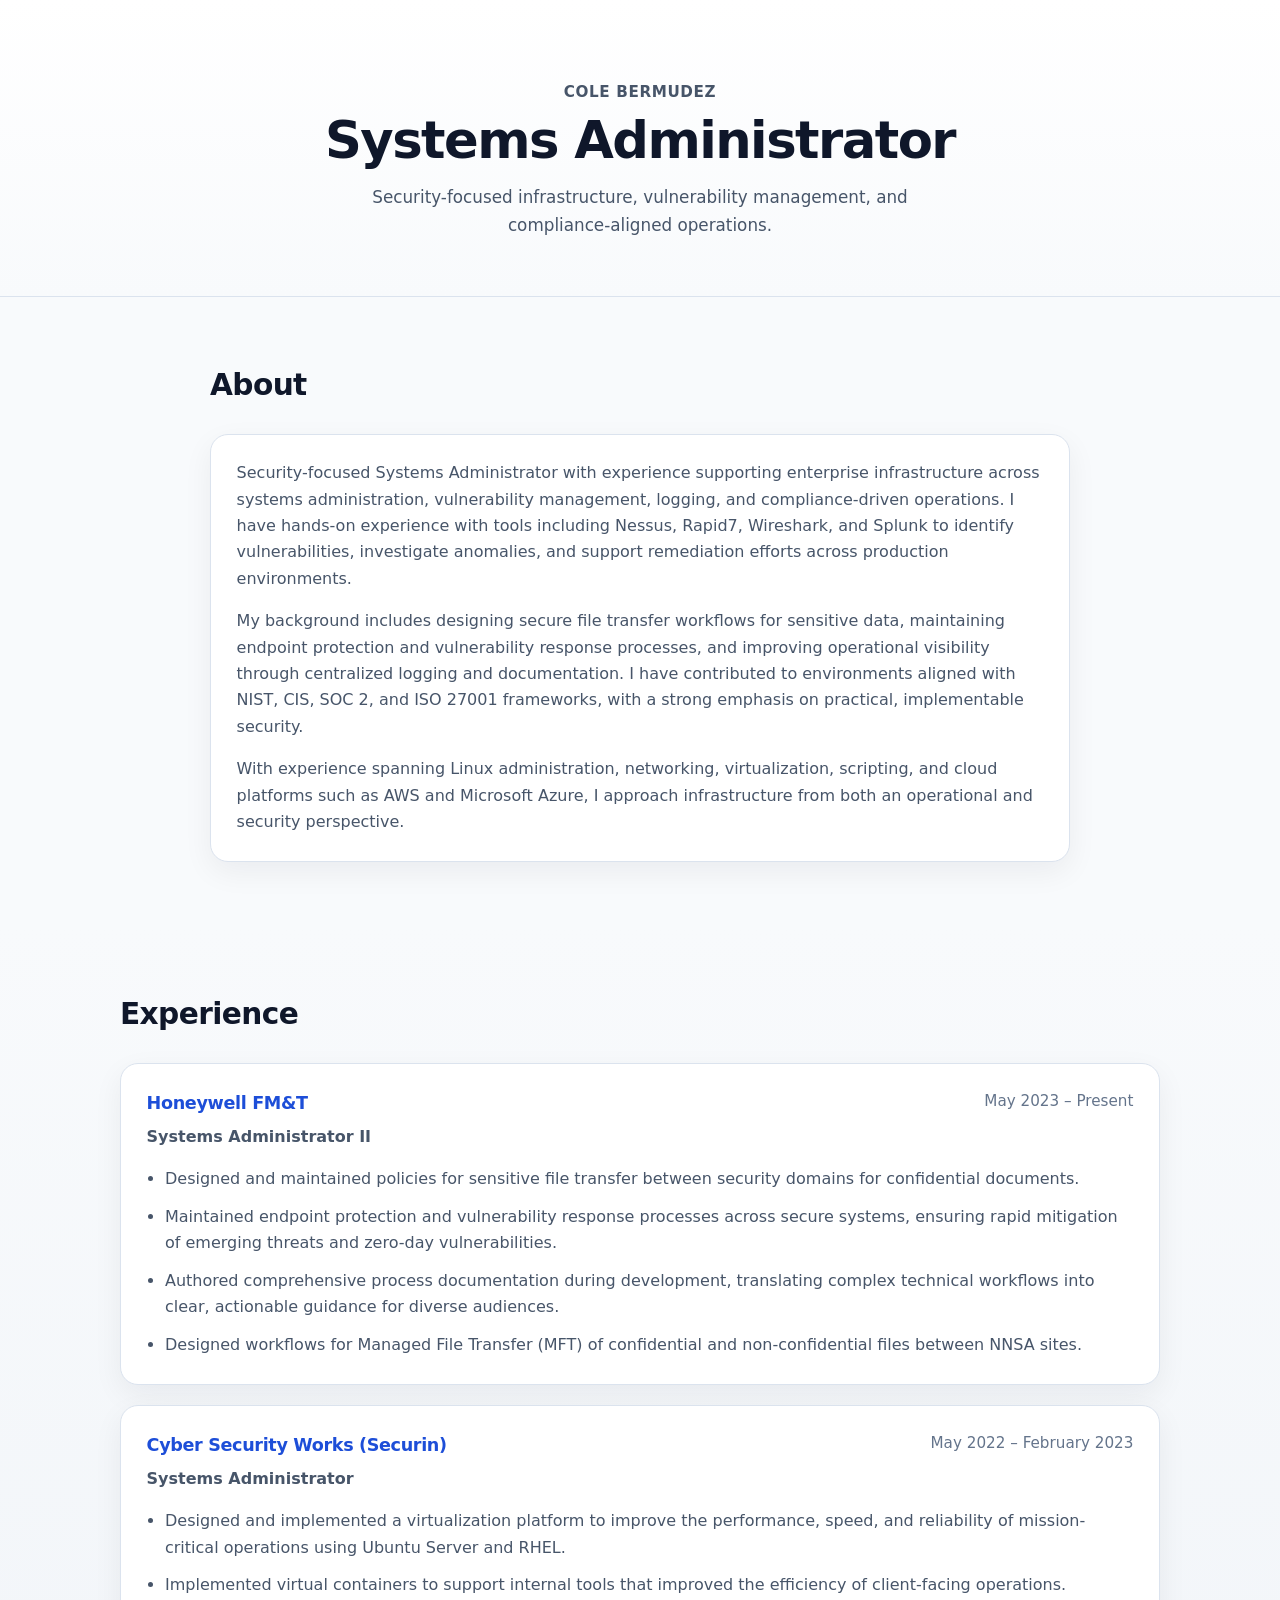
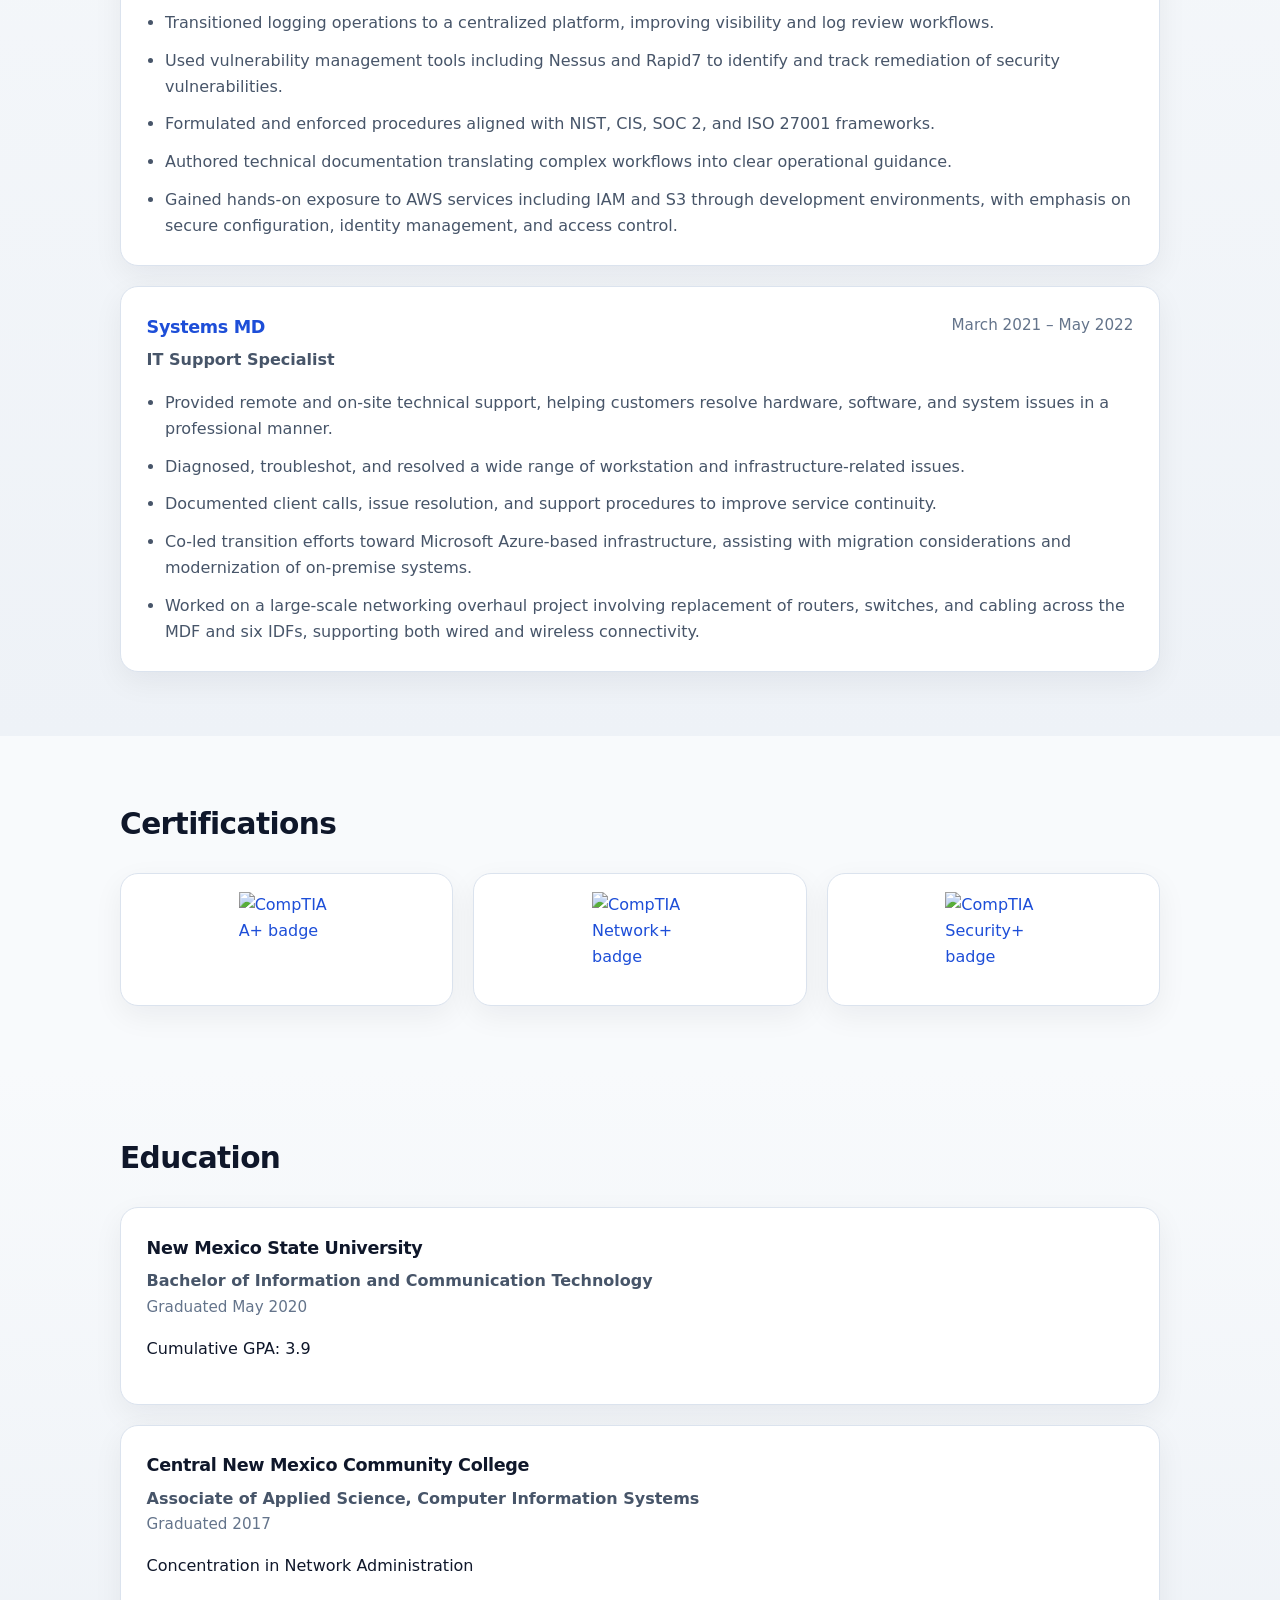
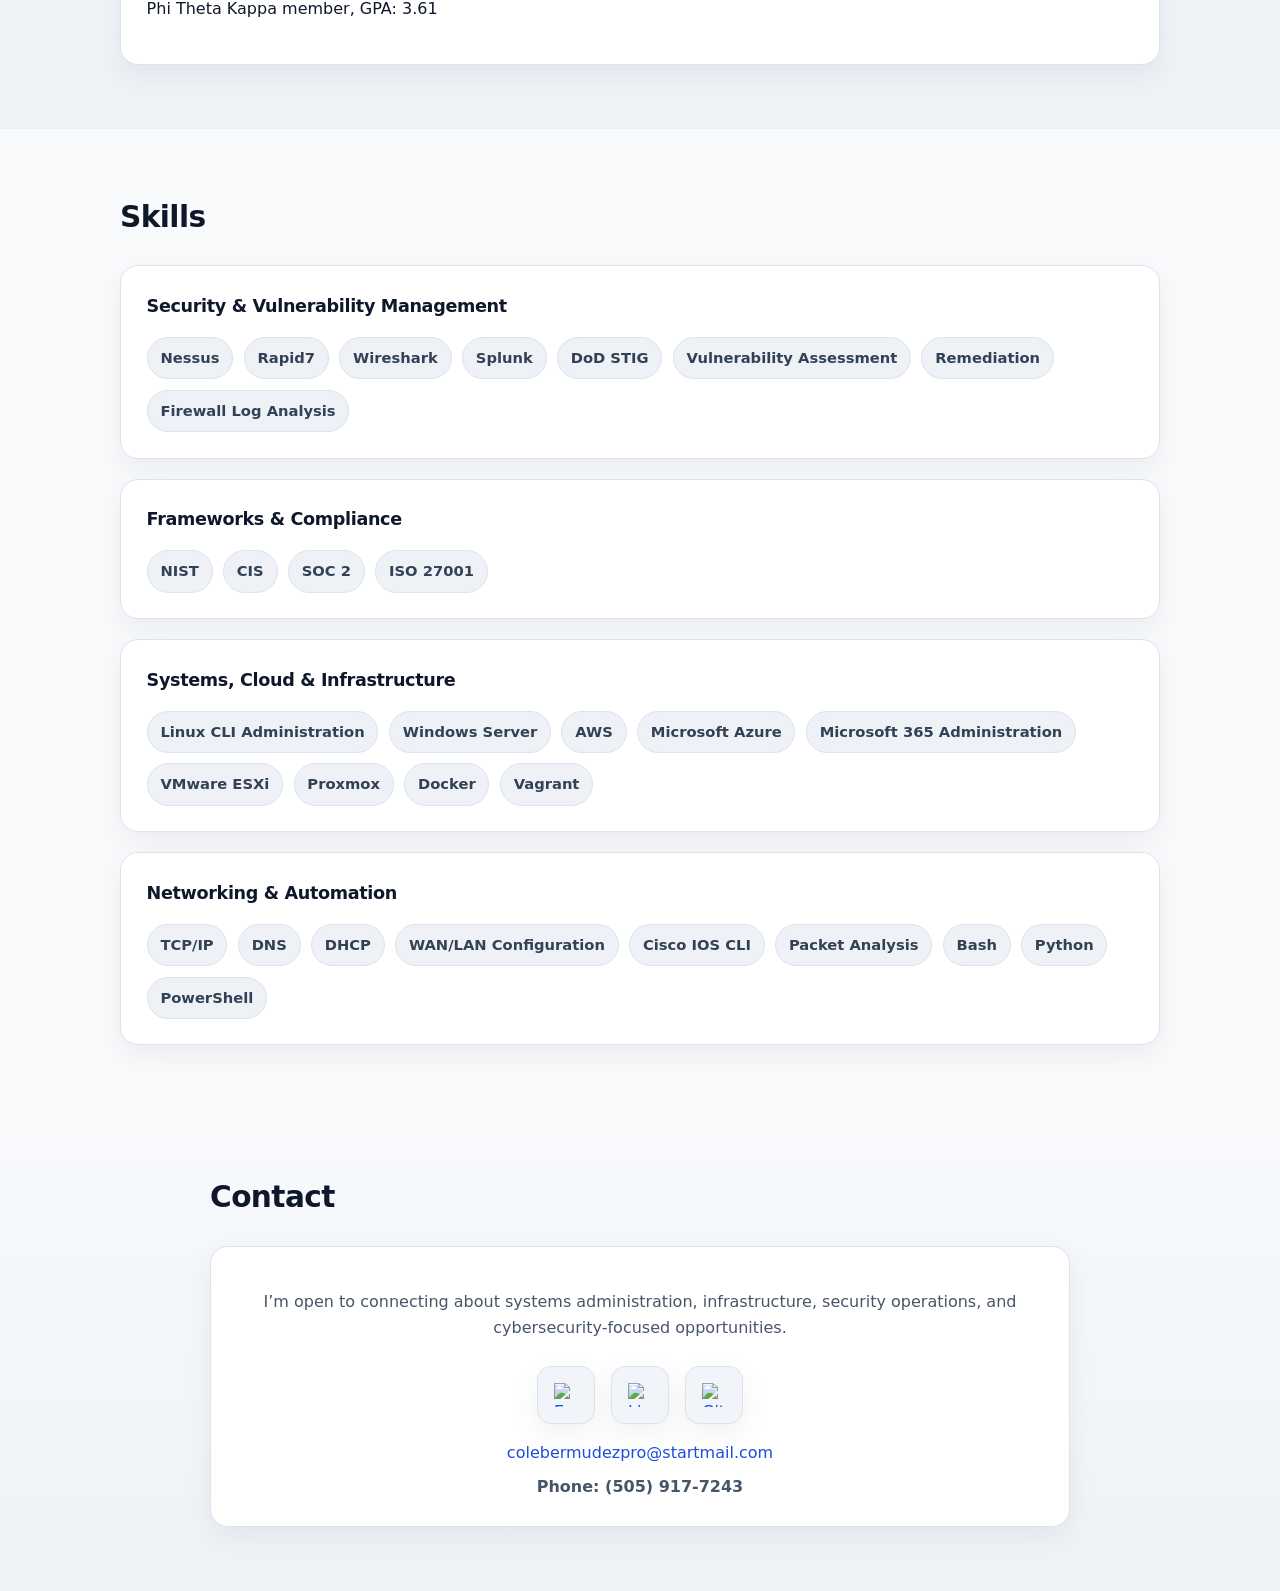
==== commit e1a26447: "Updated site entirely" ====
--- a/index.html
+++ b/index.html
@@ -117,54 +117,60 @@
       </div>
     </section>
 
-    <section id="certifications" class="section">
-      <div class="container">
-        <div class="section-heading">
-          <h2>Certifications</h2>
-        </div>
-
-        <div class="cert-grid">
-          <a
-            class="cert-card"
-            href="https://www.credly.com/badges/60a3bb86-15f5-4d05-9e43-b0d4d73ded20/public_url"
-            target="_blank"
-            rel="noopener noreferrer"
-          >
-            <img
-              src="https://images.credly.com/size/340x340/images/f6d62c5d-1e1d-4de6-92ee-8dc8c80b1c7b/blob"
-              alt="CompTIA A+ badge"
-            >
-            <span>CompTIA A+</span>
-          </a>
-
-          <a
-            class="cert-card"
-            href="https://www.credly.com/badges/1435ac3a-a61e-4c7a-b394-79c63b698793/public_url"
-            target="_blank"
-            rel="noopener noreferrer"
-          >
-            <img
-              src="https://images.credly.com/size/340x340/images/c70ba73e-3c8a-46fa-9d60-4a9af94ad662/blob"
-              alt="CompTIA Network+ badge"
-            >
-            <span>CompTIA Network+</span>
-          </a>
-
-          <a
-            class="cert-card"
-            href="https://www.credly.com/badges/d59969db-1ece-42b0-b8ce-d748dc1f6d80/public_url"
-            target="_blank"
-            rel="noopener noreferrer"
-          >
-            <img
-              src="https://images.credly.com/size/340x340/images/80d8a06a-c384-42bf-ad36-db81bce5adce/blob"
-              alt="CompTIA Security+ badge"
-            >
-            <span>CompTIA Security+</span>
-          </a>
-        </div>
-      </div>
-    </section>
+<section id="certifications" class="section">
+  <div class="container">
+    <div class="section-heading">
+      <h2>Certifications</h2>
+    </div>
+
+    <div class="cert-grid">
+      <a
+        class="cert-card"
+        href="https://www.credly.com/badges/60a3bb86-15f5-4d05-9e43-b0d4d73ded20/public_url"
+        target="_blank"
+        rel="noopener noreferrer"
+        aria-label="CompTIA A+"
+      >
+        <div class="cert-image-wrap">
+          <img
+            src="https://images.credly.com/size/340x340/images/f6d62c5d-1e1d-4de6-92ee-8dc8c80b1c7b/blob"
+            alt="CompTIA A+ badge"
+          >
+        </div>
+      </a>
+
+      <a
+        class="cert-card"
+        href="https://www.credly.com/badges/1435ac3a-a61e-4c7a-b394-79c63b698793/public_url"
+        target="_blank"
+        rel="noopener noreferrer"
+        aria-label="CompTIA Network+"
+      >
+        <div class="cert-image-wrap">
+          <img
+            src="https://images.credly.com/size/340x340/images/c70ba73e-3c8a-46fa-9d60-4a9af94ad662/blob"
+            alt="CompTIA Network+ badge"
+          >
+        </div>
+      </a>
+
+      <a
+        class="cert-card"
+        href="https://www.credly.com/badges/d59969db-1ece-42b0-b8ce-d748dc1f6d80/public_url"
+        target="_blank"
+        rel="noopener noreferrer"
+        aria-label="CompTIA Security+"
+      >
+        <div class="cert-image-wrap">
+          <img
+            src="https://images.credly.com/size/340x340/images/80d8a06a-c384-42bf-ad36-db81bce5adce/blob"
+            alt="CompTIA Security+ badge"
+          >
+        </div>
+      </a>
+    </div>
+  </div>
+</section>
 
     <section id="education" class="section section-alt">
       <div class="container">
@@ -256,27 +262,66 @@
     </section>
 
     <section id="contact" class="section section-alt">
-      <div class="container narrow">
-        <div class="section-heading">
-          <h2>Contact</h2>
-        </div>
-
-        <div class="content-card contact-card">
-          <p>
-            I’m open to connecting about systems administration, infrastructure, security operations,
-            and cybersecurity-focused opportunities.
-          </p>
-
-          <div class="contact-links">
-            <a href="mailto:colebermudezpro@startmail.com">colebermudezpro@startmail.com</a>
-            <a href="https://www.linkedin.com/in/cole-bermudez/" target="_blank" rel="noopener noreferrer">LinkedIn</a>
-            <a href="https://github.com/colebermudez" target="_blank" rel="noopener noreferrer">GitHub</a>
-          </div>
-
-          <p class="phone">Phone: (505) 917-7243</p>
-        </div>
-      </div>
-    </section>
+  <div class="container narrow">
+    <div class="section-heading">
+      <h2>Contact</h2>
+    </div>
+
+    <div class="content-card contact-card">
+      <p>
+        I’m open to connecting about systems administration, infrastructure, security operations,
+        and cybersecurity-focused opportunities.
+      </p>
+
+      <div class="contact-icon-links">
+        <a
+          class="contact-icon"
+          href="mailto:colebermudezpro@startmail.com"
+          aria-label="Email Cole Bermudez"
+          title="Email"
+        >
+          <img
+            src="https://cdn.jsdelivr.net/gh/simple-icons/simple-icons/icons/maildotru.svg"
+            alt="Email icon"
+          >
+        </a>
+
+        <a
+          class="contact-icon"
+          href="https://www.linkedin.com/in/cole-bermudez/"
+          target="_blank"
+          rel="noopener noreferrer"
+          aria-label="LinkedIn profile"
+          title="LinkedIn"
+        >
+          <img
+            src="https://cdn.jsdelivr.net/gh/simple-icons/simple-icons/icons/linkedin.svg"
+            alt="LinkedIn icon"
+          >
+        </a>
+
+        <a
+          class="contact-icon"
+          href="https://github.com/colebermudez"
+          target="_blank"
+          rel="noopener noreferrer"
+          aria-label="GitHub profile"
+          title="GitHub"
+        >
+          <img
+            src="https://cdn.jsdelivr.net/gh/simple-icons/simple-icons/icons/github.svg"
+            alt="GitHub icon"
+          >
+        </a>
+      </div>
+
+      <p class="contact-text">
+        <a href="mailto:colebermudezpro@startmail.com">colebermudezpro@startmail.com</a>
+      </p>
+      <p class="phone">Phone: (505) 917-7243</p>
+    </div>
+  </div>
+</section>
   </main>
 </body>
 </html>
--- a/style.css
+++ b/style.css
@@ -169,21 +169,20 @@
 
 .cert-grid {
   display: grid;
-  grid-template-columns: repeat(auto-fit, minmax(180px, 1fr));
+  grid-template-columns: repeat(auto-fit, minmax(150px, 1fr));
   gap: 1.25rem;
+  align-items: stretch;
 }
 
 .cert-card {
   display: flex;
-  flex-direction: column;
   align-items: center;
-  gap: 0.9rem;
-  padding: 1.5rem 1rem;
+  justify-content: center;
+  padding: 1.1rem;
   background: var(--surface);
   border: 1px solid var(--border);
   border-radius: var(--radius);
   box-shadow: var(--shadow);
-  text-align: center;
   transition: transform 0.18s ease, box-shadow 0.18s ease;
 }
 
@@ -193,16 +192,18 @@
   text-decoration: none;
 }
 
-.cert-card img {
-  width: 130px;
-  height: 130px;
+.cert-image-wrap {
+  width: 96px;
+  height: 96px;
+  display: flex;
+  align-items: center;
+  justify-content: center;
+}
+
+.cert-image-wrap img {
+  width: 100%;
+  height: 100%;
   object-fit: contain;
-}
-
-.cert-card span {
-  color: var(--text);
-  font-weight: 700;
-  font-size: 0.95rem;
 }
 
 .skill-card h3 {
@@ -219,9 +220,9 @@
 }
 
 .tag-list li {
-  background: #e8f0fe;
-  color: #1e3a8a;
-  border: 1px solid #c7dbff;
+  background: #eef2f7;
+  color: #334155;
+  border: 1px solid #dbe3ee;
   padding: 0.5rem 0.8rem;
   border-radius: 999px;
   font-size: 0.92rem;
@@ -236,12 +237,42 @@
   color: var(--text-soft);
 }
 
-.contact-links {
+.contact-icon-links {
   display: flex;
   justify-content: center;
+  gap: 1rem;
+  margin: 1.5rem 0 1rem;
   flex-wrap: wrap;
-  gap: 1rem 1.5rem;
-  margin: 1.25rem 0;
+}
+
+.contact-icon {
+  width: 58px;
+  height: 58px;
+  display: inline-flex;
+  align-items: center;
+  justify-content: center;
+  background: var(--surface-alt);
+  border: 1px solid var(--border);
+  border-radius: 14px;
+  box-shadow: var(--shadow);
+  transition: transform 0.18s ease, box-shadow 0.18s ease, border-color 0.18s ease;
+}
+
+.contact-icon:hover {
+  transform: translateY(-2px);
+  box-shadow: var(--shadow-hover);
+  border-color: #cbd5e1;
+  text-decoration: none;
+}
+
+.contact-icon img {
+  width: 24px;
+  height: 24px;
+  object-fit: contain;
+}
+
+.contact-text {
+  margin: 0.5rem 0 0.5rem;
 }
 
 .contact-links a {
@@ -281,8 +312,18 @@
     padding: 1.2rem;
   }
 
-  .cert-card img {
-    width: 110px;
-    height: 110px;
+  .cert-image-wrap {
+    width: 82px;
+    height: 82px;
+  }
+
+  .contact-icon {
+    width: 52px;
+    height: 52px;
+  }
+
+  .contact-icon img {
+    width: 22px;
+    height: 22px;
   }
 }
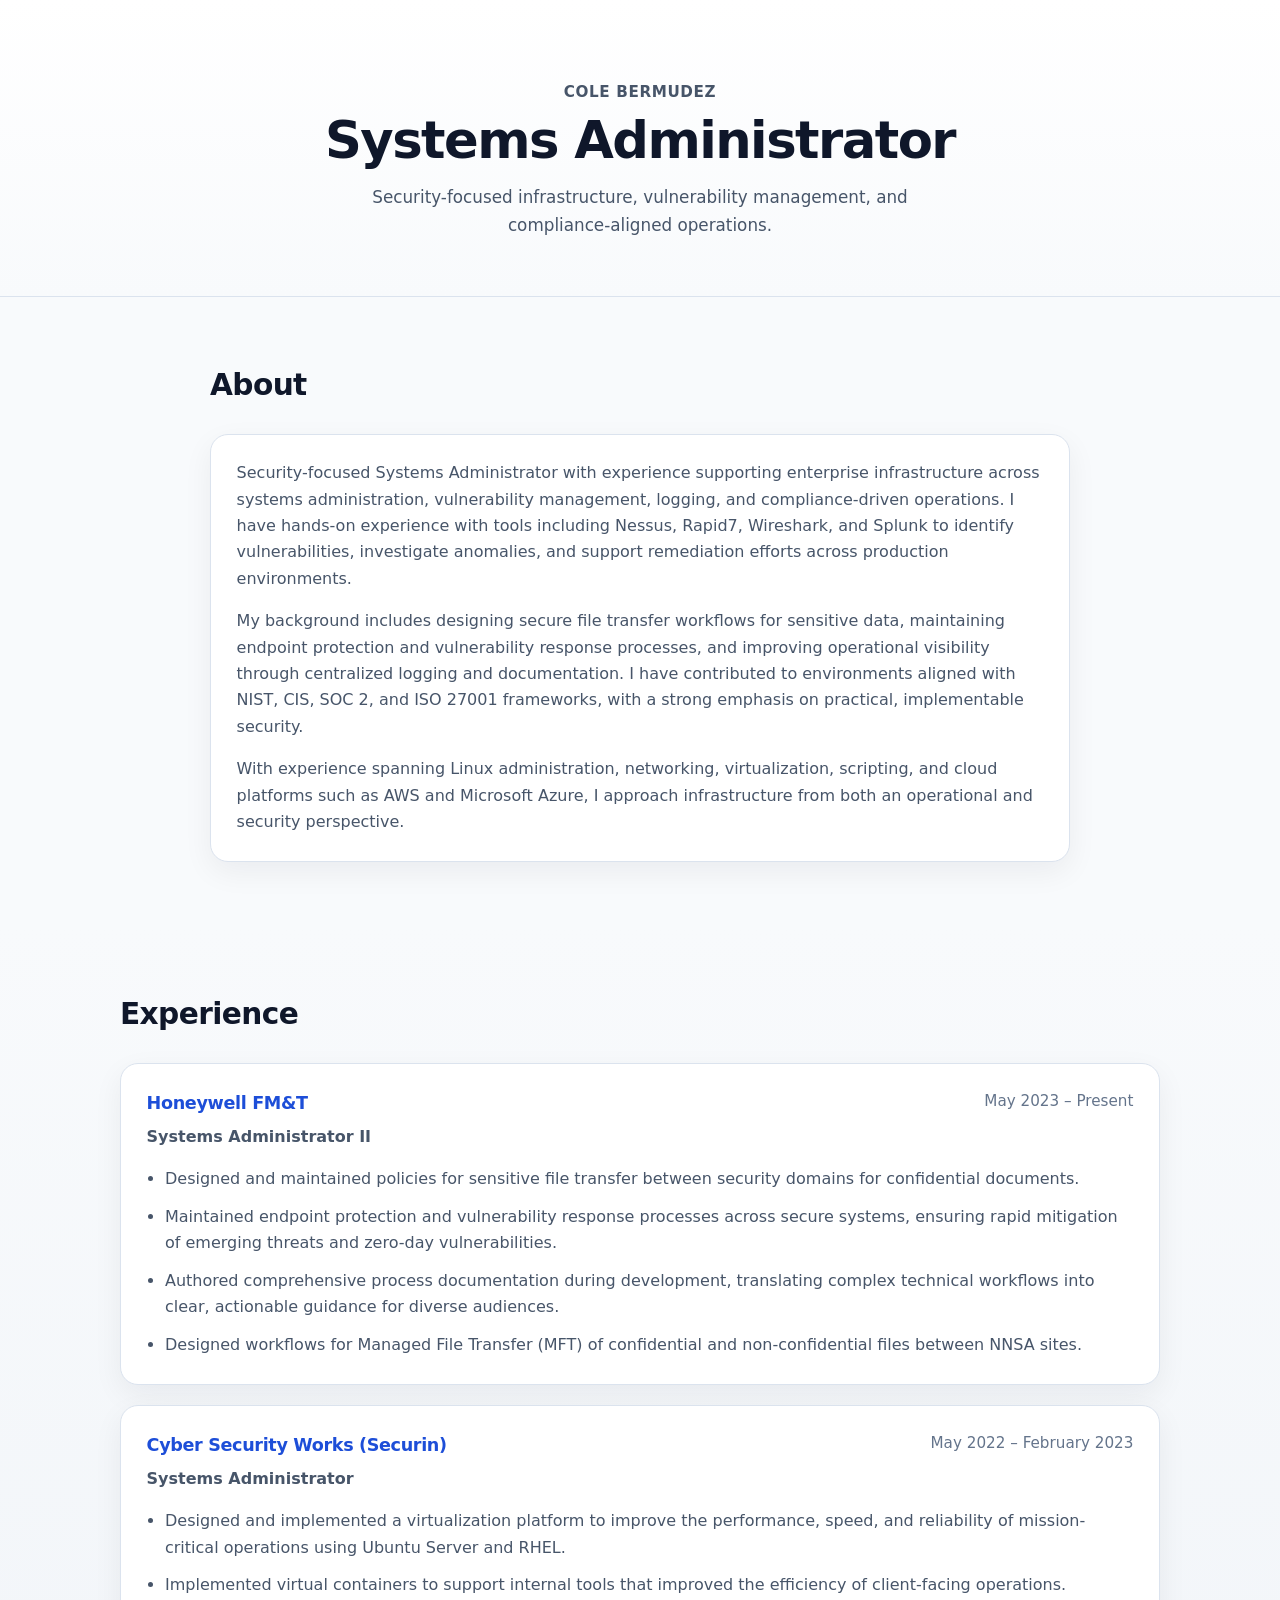
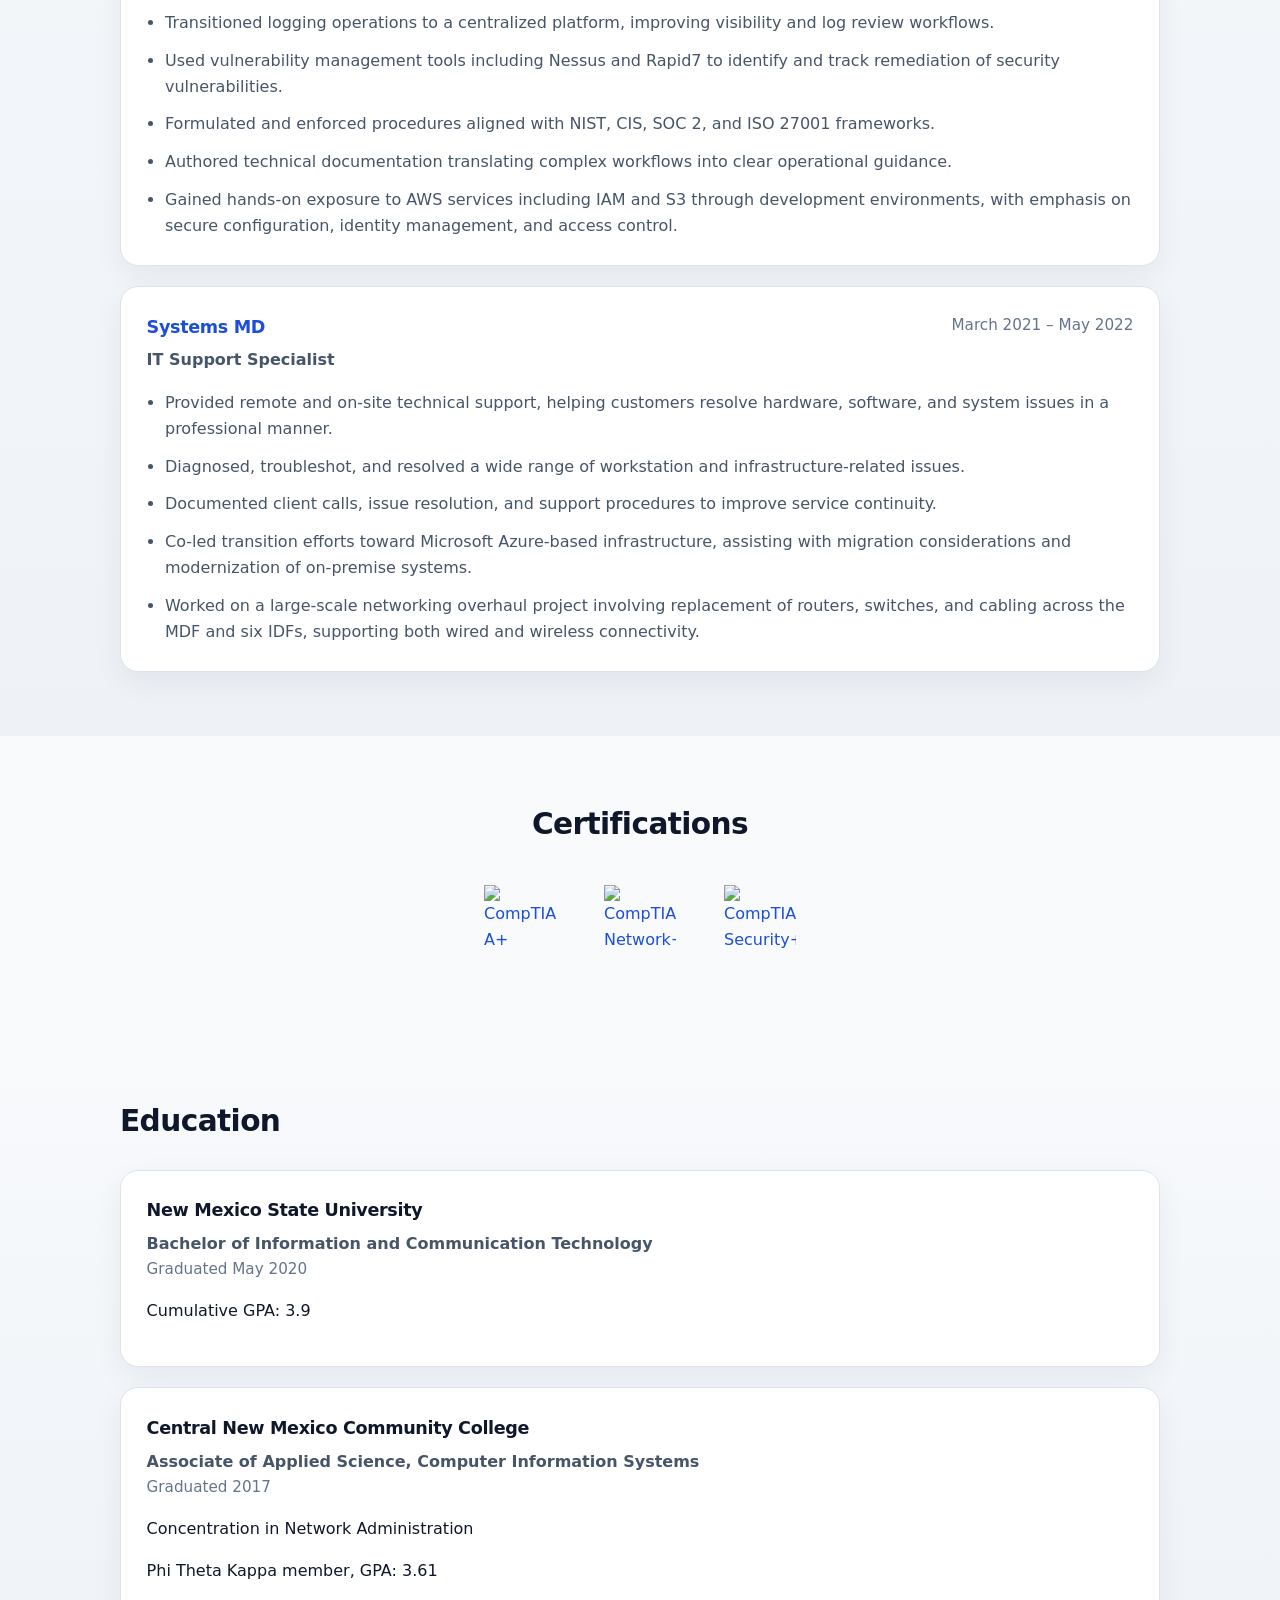
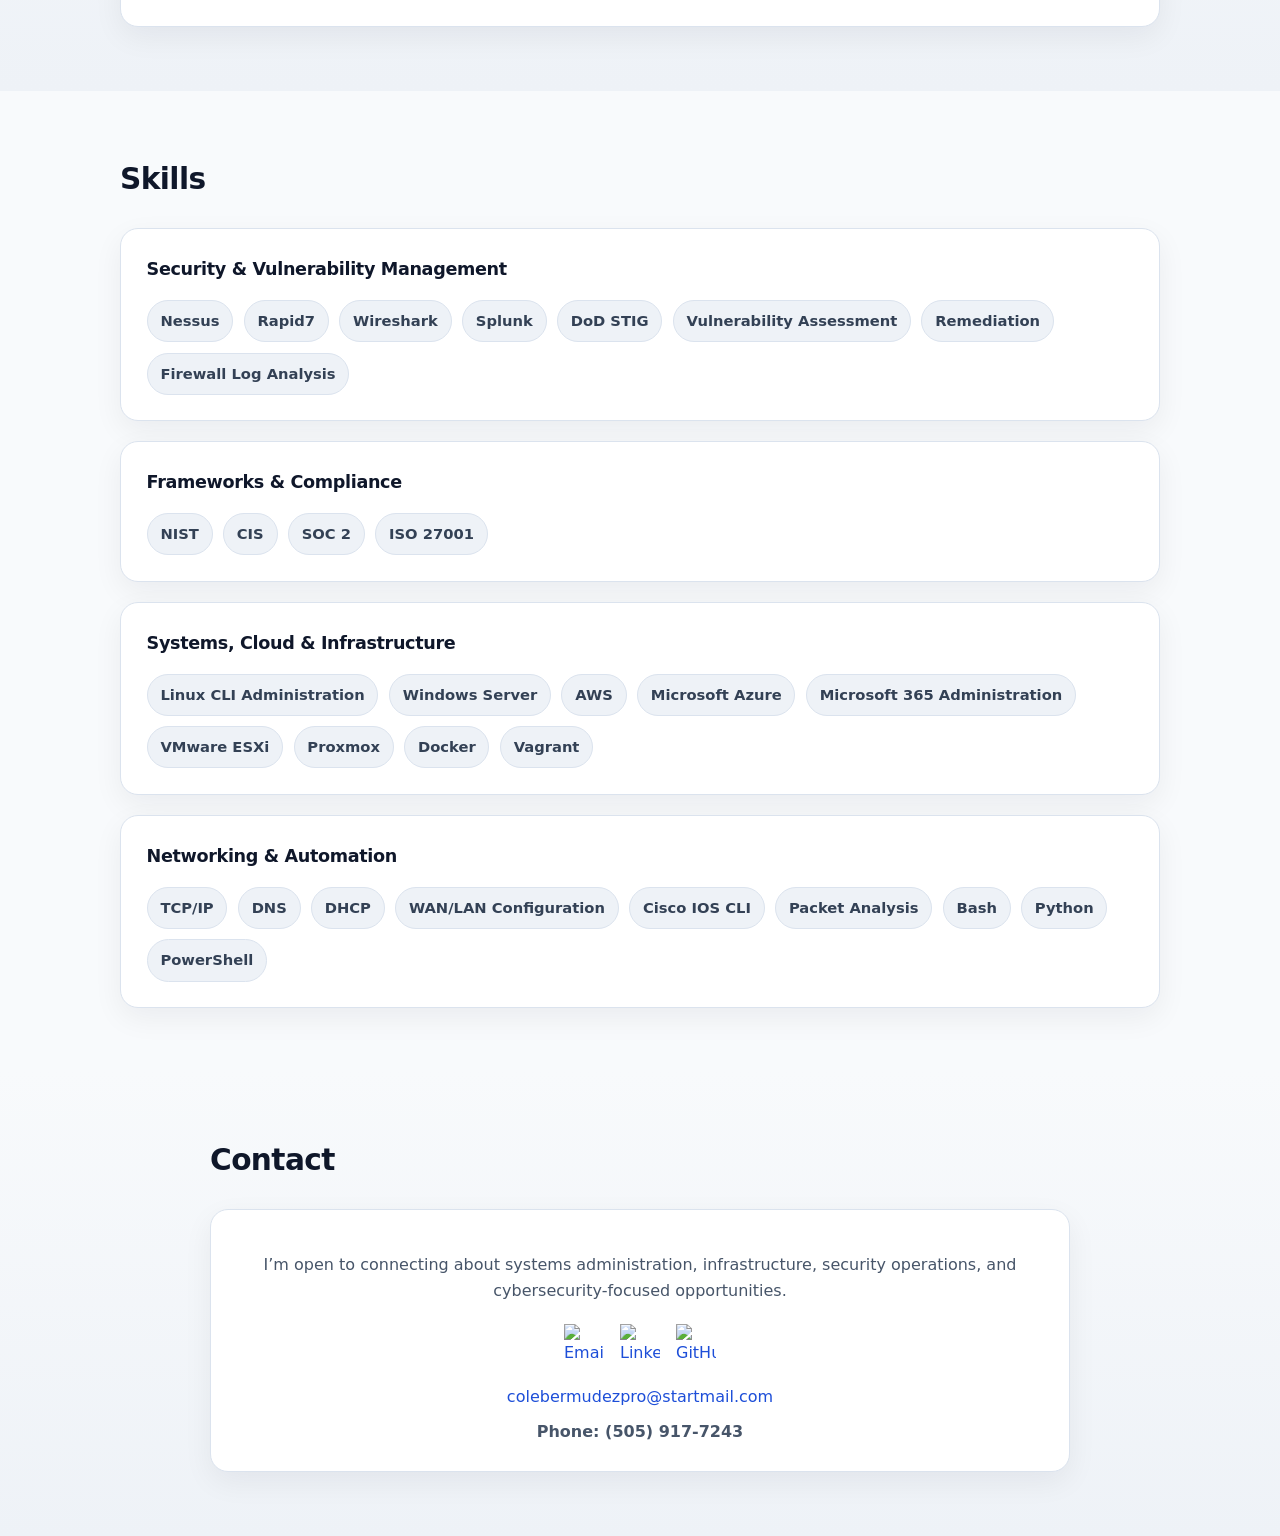
==== commit 9dea38f9: "Updated site entirely" ====
--- a/index.html
+++ b/index.html
@@ -117,60 +117,63 @@
       </div>
     </section>
 
-<section id="certifications" class="section">
-  <div class="container">
-    <div class="section-heading">
-      <h2>Certifications</h2>
-    </div>
-
-    <div class="cert-grid">
-      <a
-        class="cert-card"
-        href="https://www.credly.com/badges/60a3bb86-15f5-4d05-9e43-b0d4d73ded20/public_url"
-        target="_blank"
-        rel="noopener noreferrer"
-        aria-label="CompTIA A+"
-      >
-        <div class="cert-image-wrap">
-          <img
-            src="https://images.credly.com/size/340x340/images/f6d62c5d-1e1d-4de6-92ee-8dc8c80b1c7b/blob"
-            alt="CompTIA A+ badge"
+    <section id="certifications" class="section">
+      <div class="container">
+        <div class="section-heading">
+          <h2>Certifications</h2>
+        </div>
+
+        <div class="cert-grid">
+          <a
+            class="cert-card"
+            href="https://www.credly.com/badges/60a3bb86-15f5-4d05-9e43-b0d4d73ded20/public_url"
+            target="_blank"
+            rel="noopener noreferrer"
+            aria-label="CompTIA A+"
+            title="CompTIA A+"
           >
-        </div>
-      </a>
-
-      <a
-        class="cert-card"
-        href="https://www.credly.com/badges/1435ac3a-a61e-4c7a-b394-79c63b698793/public_url"
-        target="_blank"
-        rel="noopener noreferrer"
-        aria-label="CompTIA Network+"
-      >
-        <div class="cert-image-wrap">
-          <img
-            src="https://images.credly.com/size/340x340/images/c70ba73e-3c8a-46fa-9d60-4a9af94ad662/blob"
-            alt="CompTIA Network+ badge"
+            <div class="cert-image-wrap">
+              <img
+                src="https://images.credly.com/size/340x340/images/f6d62c5d-1e1d-4de6-92ee-8dc8c80b1c7b/blob"
+                alt="CompTIA A+ badge"
+              >
+            </div>
+          </a>
+
+          <a
+            class="cert-card"
+            href="https://www.credly.com/badges/1435ac3a-a61e-4c7a-b394-79c63b698793/public_url"
+            target="_blank"
+            rel="noopener noreferrer"
+            aria-label="CompTIA Network+"
+            title="CompTIA Network+"
           >
-        </div>
-      </a>
-
-      <a
-        class="cert-card"
-        href="https://www.credly.com/badges/d59969db-1ece-42b0-b8ce-d748dc1f6d80/public_url"
-        target="_blank"
-        rel="noopener noreferrer"
-        aria-label="CompTIA Security+"
-      >
-        <div class="cert-image-wrap">
-          <img
-            src="https://images.credly.com/size/340x340/images/80d8a06a-c384-42bf-ad36-db81bce5adce/blob"
-            alt="CompTIA Security+ badge"
+            <div class="cert-image-wrap">
+              <img
+                src="https://images.credly.com/size/340x340/images/c70ba73e-3c8a-46fa-9d60-4a9af94ad662/blob"
+                alt="CompTIA Network+ badge"
+              >
+            </div>
+          </a>
+
+          <a
+            class="cert-card"
+            href="https://www.credly.com/badges/d59969db-1ece-42b0-b8ce-d748dc1f6d80/public_url"
+            target="_blank"
+            rel="noopener noreferrer"
+            aria-label="CompTIA Security+"
+            title="CompTIA Security+"
           >
-        </div>
-      </a>
-    </div>
-  </div>
-</section>
+            <div class="cert-image-wrap">
+              <img
+                src="https://images.credly.com/size/340x340/images/80d8a06a-c384-42bf-ad36-db81bce5adce/blob"
+                alt="CompTIA Security+ badge"
+              >
+            </div>
+          </a>
+        </div>
+      </div>
+    </section>
 
     <section id="education" class="section section-alt">
       <div class="container">
@@ -262,66 +265,66 @@
     </section>
 
     <section id="contact" class="section section-alt">
-  <div class="container narrow">
-    <div class="section-heading">
-      <h2>Contact</h2>
-    </div>
-
-    <div class="content-card contact-card">
-      <p>
-        I’m open to connecting about systems administration, infrastructure, security operations,
-        and cybersecurity-focused opportunities.
-      </p>
-
-      <div class="contact-icon-links">
-        <a
-          class="contact-icon"
-          href="mailto:colebermudezpro@startmail.com"
-          aria-label="Email Cole Bermudez"
-          title="Email"
-        >
-          <img
-            src="https://cdn.jsdelivr.net/gh/simple-icons/simple-icons/icons/maildotru.svg"
-            alt="Email icon"
-          >
-        </a>
-
-        <a
-          class="contact-icon"
-          href="https://www.linkedin.com/in/cole-bermudez/"
-          target="_blank"
-          rel="noopener noreferrer"
-          aria-label="LinkedIn profile"
-          title="LinkedIn"
-        >
-          <img
-            src="https://cdn.jsdelivr.net/gh/simple-icons/simple-icons/icons/linkedin.svg"
-            alt="LinkedIn icon"
-          >
-        </a>
-
-        <a
-          class="contact-icon"
-          href="https://github.com/colebermudez"
-          target="_blank"
-          rel="noopener noreferrer"
-          aria-label="GitHub profile"
-          title="GitHub"
-        >
-          <img
-            src="https://cdn.jsdelivr.net/gh/simple-icons/simple-icons/icons/github.svg"
-            alt="GitHub icon"
-          >
-        </a>
-      </div>
-
-      <p class="contact-text">
-        <a href="mailto:colebermudezpro@startmail.com">colebermudezpro@startmail.com</a>
-      </p>
-      <p class="phone">Phone: (505) 917-7243</p>
-    </div>
-  </div>
-</section>
+      <div class="container narrow">
+        <div class="section-heading">
+          <h2>Contact</h2>
+        </div>
+
+        <div class="content-card contact-card">
+          <p>
+            I’m open to connecting about systems administration, infrastructure, security operations,
+            and cybersecurity-focused opportunities.
+          </p>
+
+          <div class="contact-icon-links">
+            <a
+              class="contact-icon"
+              href="mailto:colebermudezpro@startmail.com"
+              aria-label="Email Cole Bermudez"
+              title="Email"
+            >
+              <img
+                src="https://cdn.jsdelivr.net/gh/simple-icons/simple-icons/icons/maildotru.svg"
+                alt="Email icon"
+              >
+            </a>
+
+            <a
+              class="contact-icon"
+              href="https://www.linkedin.com/in/cole-bermudez/"
+              target="_blank"
+              rel="noopener noreferrer"
+              aria-label="LinkedIn profile"
+              title="LinkedIn"
+            >
+              <img
+                src="https://cdn.jsdelivr.net/gh/simple-icons/simple-icons/icons/linkedin.svg"
+                alt="LinkedIn icon"
+              >
+            </a>
+
+            <a
+              class="contact-icon"
+              href="https://github.com/colebermudez"
+              target="_blank"
+              rel="noopener noreferrer"
+              aria-label="GitHub profile"
+              title="GitHub"
+            >
+              <img
+                src="https://cdn.jsdelivr.net/gh/simple-icons/simple-icons/icons/github.svg"
+                alt="GitHub icon"
+              >
+            </a>
+          </div>
+
+          <p class="contact-text">
+            <a href="mailto:colebermudezpro@startmail.com">colebermudezpro@startmail.com</a>
+          </p>
+          <p class="phone">Phone: (505) 917-7243</p>
+        </div>
+      </div>
+    </section>
   </main>
 </body>
 </html>
--- a/style.css
+++ b/style.css
@@ -167,34 +167,39 @@
   margin-top: 0.7rem;
 }
 
+/* Certifications */
+#certifications .section-heading h2 {
+  text-align: center;
+}
+
 .cert-grid {
-  display: grid;
-  grid-template-columns: repeat(auto-fit, minmax(150px, 1fr));
-  gap: 1.25rem;
-  align-items: stretch;
+  display: flex;
+  justify-content: center;
+  gap: 1.5rem;
+  flex-wrap: wrap;
+  margin-top: 0.5rem;
 }
 
 .cert-card {
   display: flex;
   align-items: center;
   justify-content: center;
-  padding: 1.1rem;
-  background: var(--surface);
-  border: 1px solid var(--border);
-  border-radius: var(--radius);
-  box-shadow: var(--shadow);
-  transition: transform 0.18s ease, box-shadow 0.18s ease;
+  padding: 0.75rem;
+  background: transparent;
+  border: none;
+  box-shadow: none;
+  transition: transform 0.18s ease;
 }
 
 .cert-card:hover {
-  transform: translateY(-3px);
-  box-shadow: var(--shadow-hover);
+  transform: translateY(-2px);
+  box-shadow: none;
   text-decoration: none;
 }
 
 .cert-image-wrap {
-  width: 96px;
-  height: 96px;
+  width: 72px;
+  height: 72px;
   display: flex;
   align-items: center;
   justify-content: center;
@@ -206,6 +211,7 @@
   object-fit: contain;
 }
 
+/* Skills */
 .skill-card h3 {
   margin-bottom: 1rem;
 }
@@ -229,6 +235,7 @@
   font-weight: 600;
 }
 
+/* Contact */
 .contact-card {
   text-align: center;
 }
@@ -241,42 +248,36 @@
   display: flex;
   justify-content: center;
   gap: 1rem;
-  margin: 1.5rem 0 1rem;
+  margin: 1.25rem 0;
   flex-wrap: wrap;
 }
 
 .contact-icon {
-  width: 58px;
-  height: 58px;
+  width: 40px;
+  height: 40px;
   display: inline-flex;
   align-items: center;
   justify-content: center;
-  background: var(--surface-alt);
-  border: 1px solid var(--border);
-  border-radius: 14px;
-  box-shadow: var(--shadow);
-  transition: transform 0.18s ease, box-shadow 0.18s ease, border-color 0.18s ease;
+  background: transparent;
+  border: none;
+  box-shadow: none;
+  padding: 0;
+  transition: transform 0.18s ease;
 }
 
 .contact-icon:hover {
   transform: translateY(-2px);
-  box-shadow: var(--shadow-hover);
-  border-color: #cbd5e1;
   text-decoration: none;
 }
 
 .contact-icon img {
-  width: 24px;
-  height: 24px;
+  width: 100%;
+  height: 100%;
   object-fit: contain;
 }
 
 .contact-text {
   margin: 0.5rem 0 0.5rem;
-}
-
-.contact-links a {
-  font-weight: 700;
 }
 
 .phone {
@@ -313,17 +314,12 @@
   }
 
   .cert-image-wrap {
-    width: 82px;
-    height: 82px;
+    width: 64px;
+    height: 64px;
   }
 
   .contact-icon {
-    width: 52px;
-    height: 52px;
-  }
-
-  .contact-icon img {
-    width: 22px;
-    height: 22px;
+    width: 34px;
+    height: 34px;
   }
 }
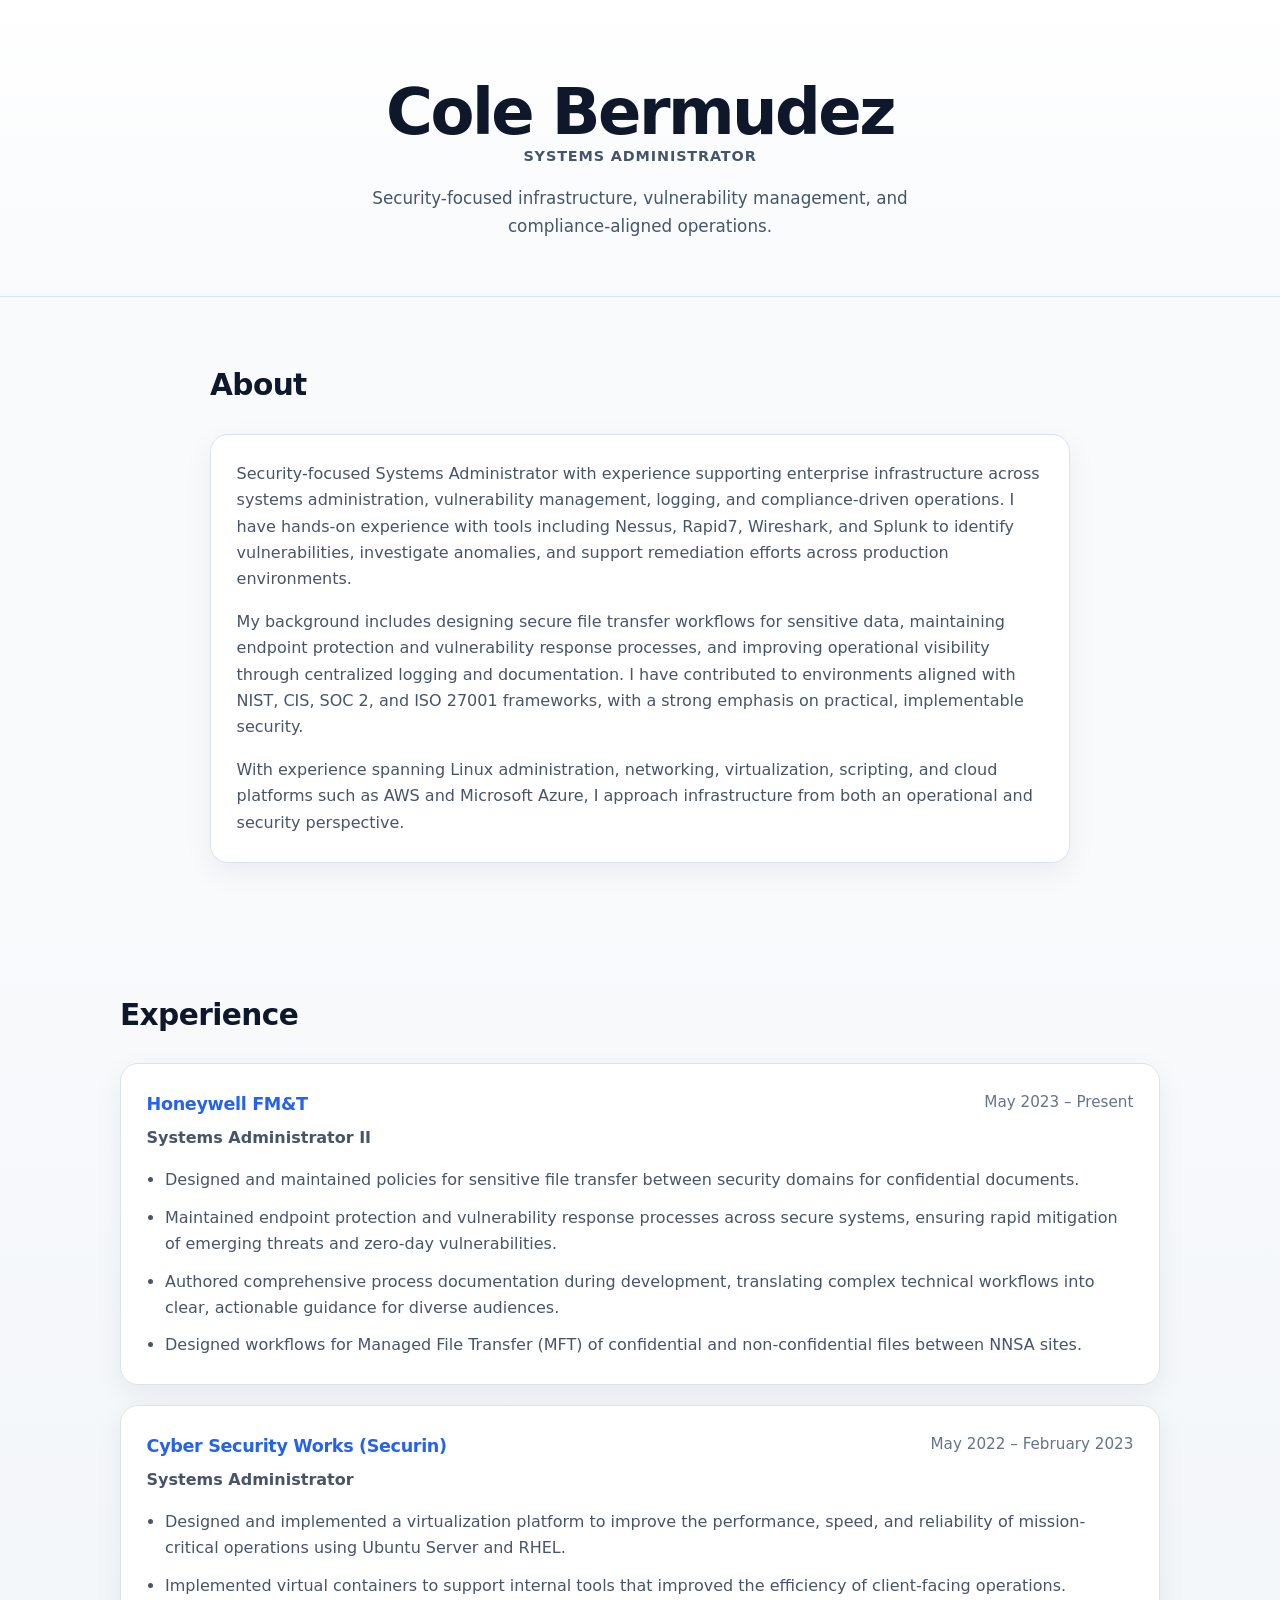
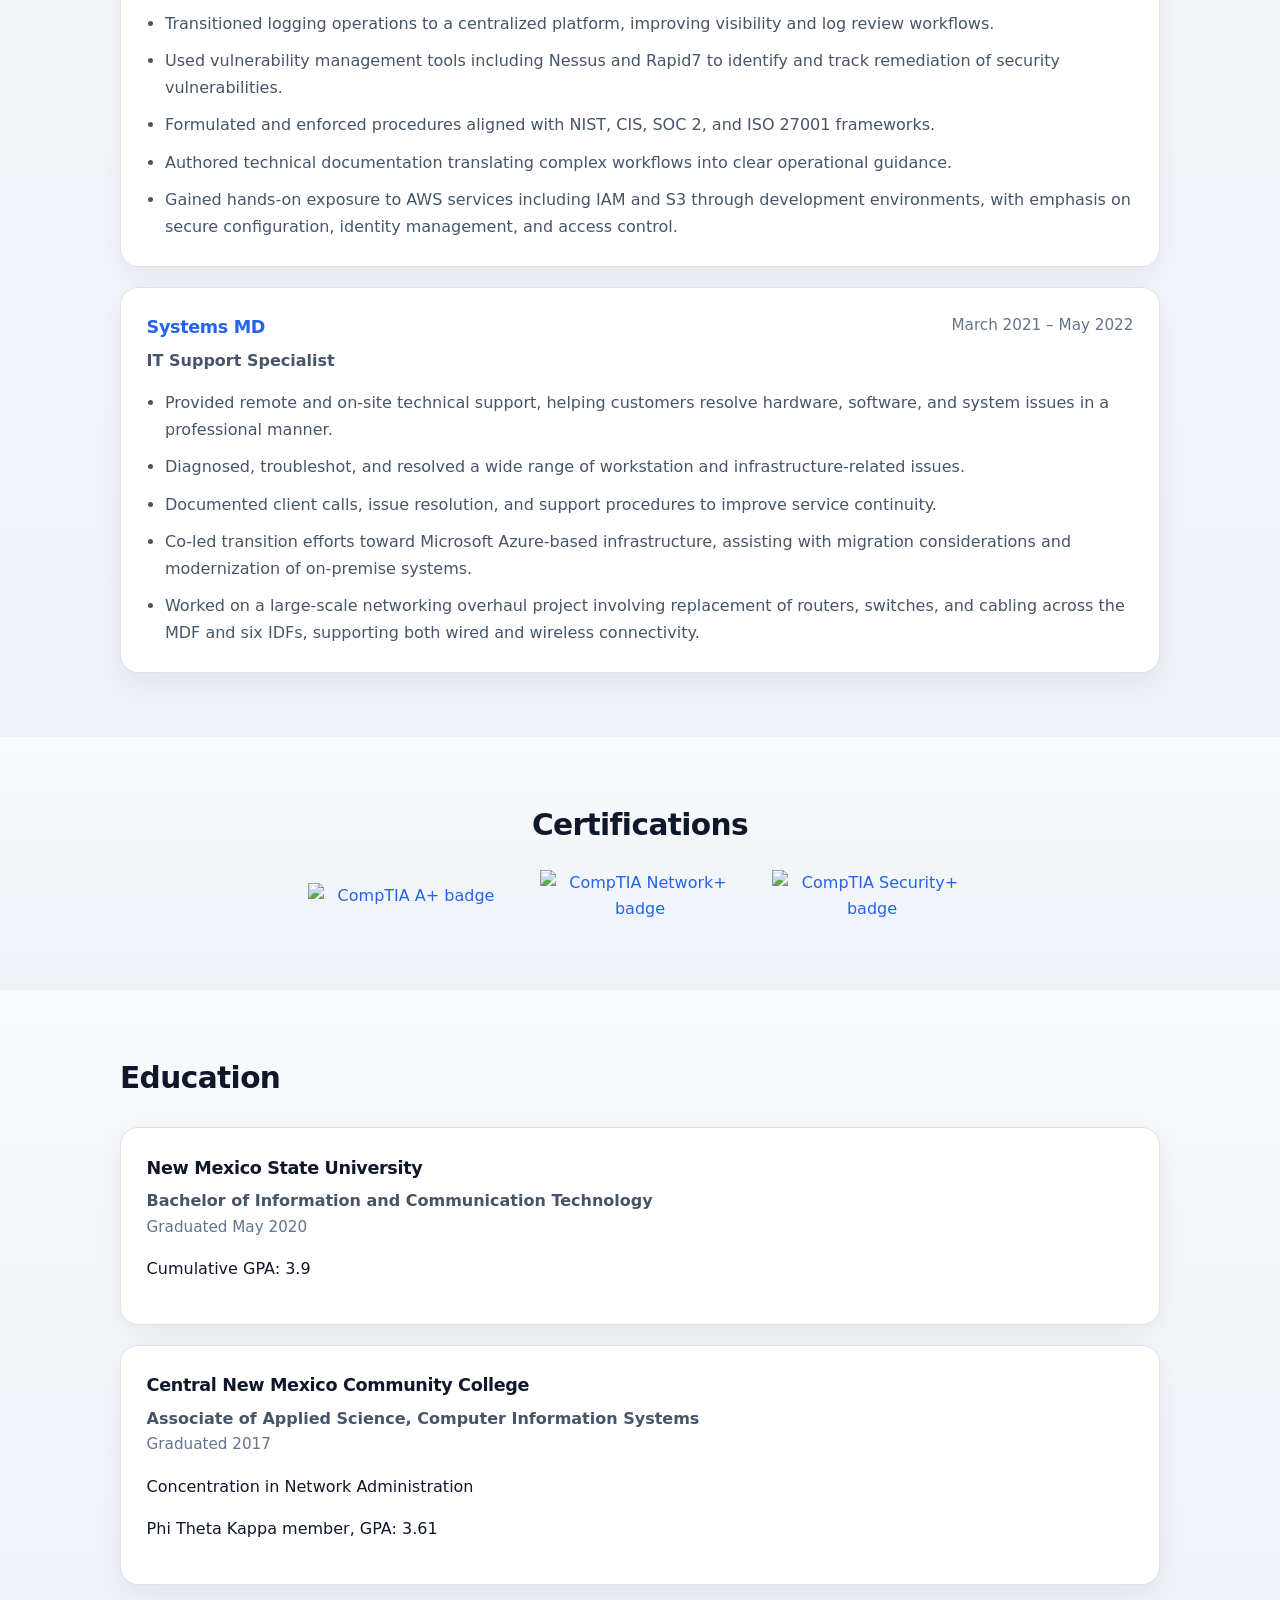
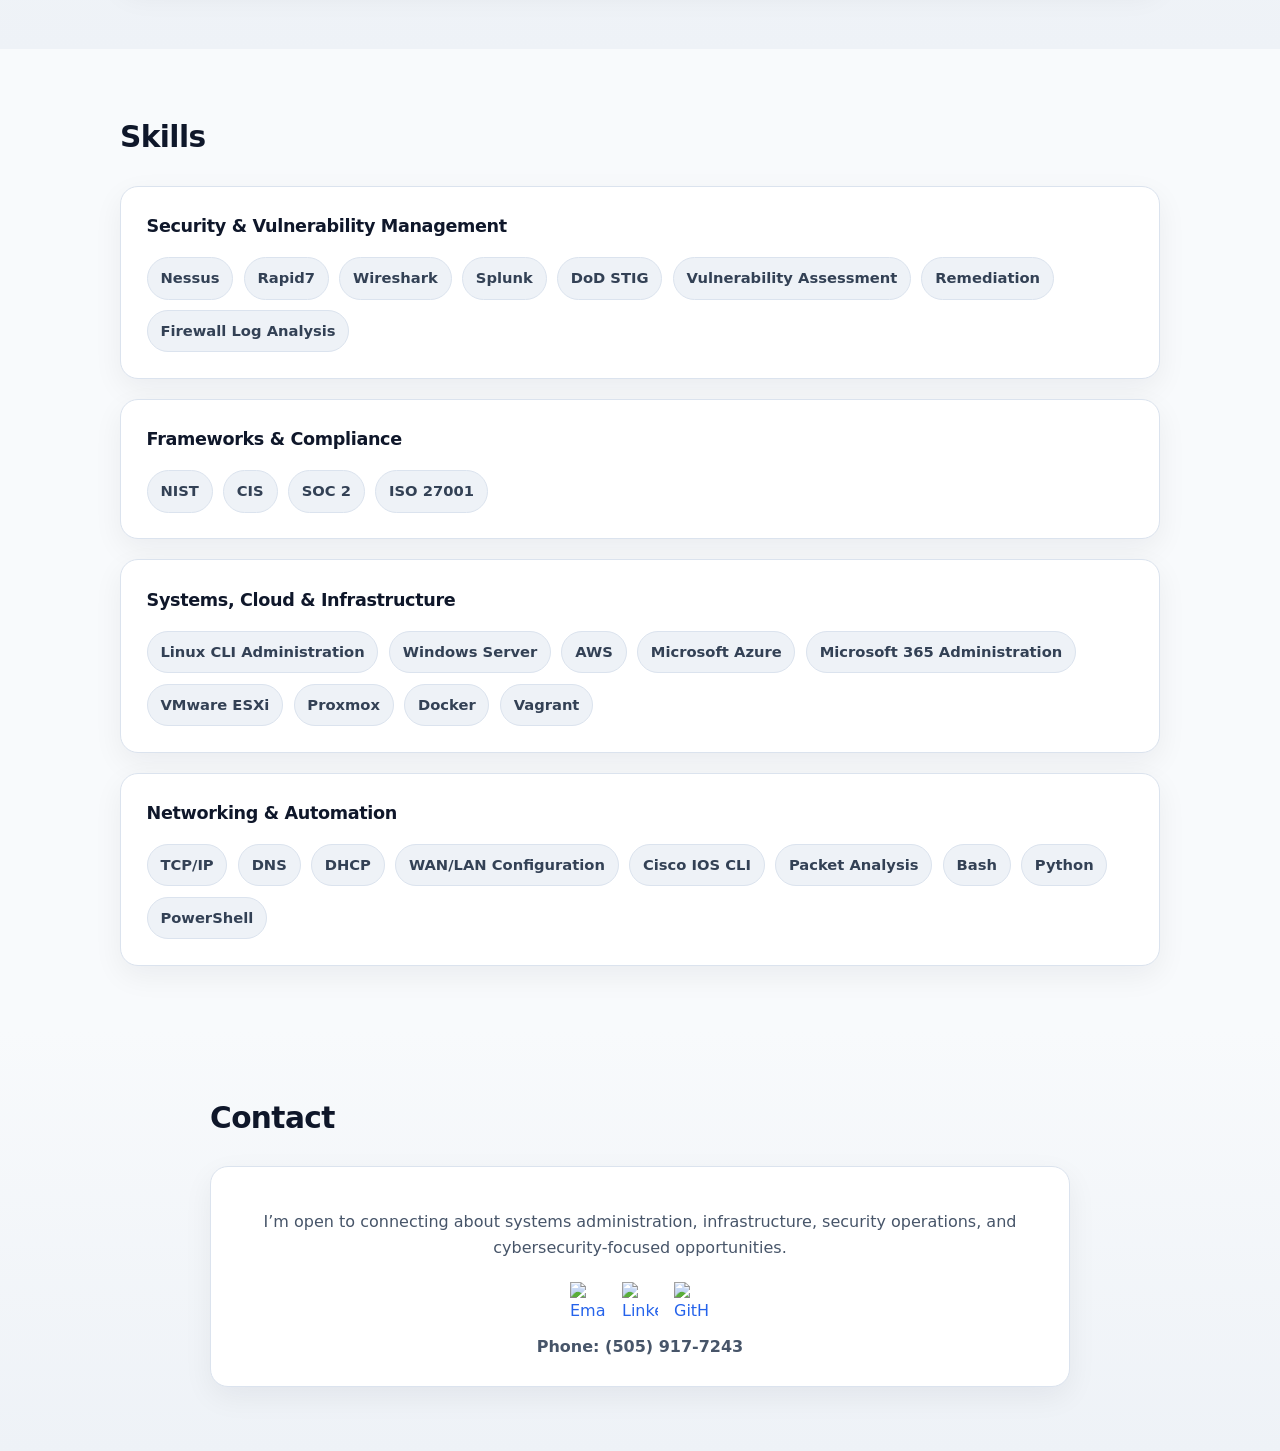
==== commit 650d6d4f: "Updated site entirely" ====
--- a/index.html
+++ b/index.html
@@ -13,8 +13,8 @@
 <body>
   <header class="hero">
     <div class="container hero-content">
-      <p class="nameplate">Cole Bermudez</p>
-      <h1>Systems Administrator</h1>
+      <h1>Cole Bermudez</h1>
+      <p class="eyebrow">Systems Administrator</p>
       <p class="hero-subtitle">
         Security-focused infrastructure, vulnerability management, and compliance-aligned operations.
       </p>
@@ -117,63 +117,66 @@
       </div>
     </section>
 
-    <section id="certifications" class="section">
+   <section id="certifications" class="section section-alt">
       <div class="container">
-        <div class="section-heading">
-          <h2>Certifications</h2>
-        </div>
-
-        <div class="cert-grid">
-          <a
-            class="cert-card"
-            href="https://www.credly.com/badges/60a3bb86-15f5-4d05-9e43-b0d4d73ded20/public_url"
-            target="_blank"
-            rel="noopener noreferrer"
-            aria-label="CompTIA A+"
-            title="CompTIA A+"
-          >
-            <div class="cert-image-wrap">
-              <img
-                src="https://images.credly.com/size/340x340/images/f6d62c5d-1e1d-4de6-92ee-8dc8c80b1c7b/blob"
-                alt="CompTIA A+ badge"
-              >
-            </div>
-          </a>
-
-          <a
-            class="cert-card"
-            href="https://www.credly.com/badges/1435ac3a-a61e-4c7a-b394-79c63b698793/public_url"
-            target="_blank"
-            rel="noopener noreferrer"
-            aria-label="CompTIA Network+"
-            title="CompTIA Network+"
-          >
-            <div class="cert-image-wrap">
-              <img
-                src="https://images.credly.com/size/340x340/images/c70ba73e-3c8a-46fa-9d60-4a9af94ad662/blob"
-                alt="CompTIA Network+ badge"
-              >
-            </div>
-          </a>
-
-          <a
-            class="cert-card"
-            href="https://www.credly.com/badges/d59969db-1ece-42b0-b8ce-d748dc1f6d80/public_url"
-            target="_blank"
-            rel="noopener noreferrer"
-            aria-label="CompTIA Security+"
-            title="CompTIA Security+"
-          >
-            <div class="cert-image-wrap">
-              <img
-                src="https://images.credly.com/size/340x340/images/80d8a06a-c384-42bf-ad36-db81bce5adce/blob"
-                alt="CompTIA Security+ badge"
-              >
-            </div>
-          </a>
-        </div>
-      </div>
-    </section>
+        <div class="section-heading" style="text-align: center; margin-bottom: 1rem;">
+        <h2>Certifications</h2>
+      </div>
+    </div>
+
+  <div class="cert-grid" style="text-align:center;">
+  <a
+    class="cert-card"
+    href="https://www.credly.com/badges/60a3bb86-15f5-4d05-9e43-b0d4d73ded20/public_url"
+    target="_blank"
+    rel="noopener noreferrer"
+    aria-label="CompTIA A+"
+    title="CompTIA A+"
+    style="display:inline-block;"
+  >
+    <img
+      src="https://images.credly.com/size/340x340/images/f6d62c5d-1e1d-4de6-92ee-8dc8c80b1c7b/blob"
+      alt="CompTIA A+ badge"
+      width="200"
+      style="display:block;"
+    >
+  </a>
+
+  <a
+    class="cert-card"
+    href="https://www.credly.com/badges/1435ac3a-a61e-4c7a-b394-79c63b698793/public_url"
+    target="_blank"
+    rel="noopener noreferrer"
+    aria-label="CompTIA Network+"
+    title="CompTIA Network+"
+    style="display:inline-block;"
+  >
+    <img
+      src="https://images.credly.com/size/340x340/images/c70ba73e-3c8a-46fa-9d60-4a9af94ad662/blob"
+      alt="CompTIA Network+ badge"
+      width="200"
+      style="display:block;"
+    >
+  </a>
+
+  <a
+    class="cert-card"
+    href="https://www.credly.com/badges/d59969db-1ece-42b0-b8ce-d748dc1f6d80/public_url"
+    target="_blank"
+    rel="noopener noreferrer"
+    aria-label="CompTIA Security+"
+    title="CompTIA Security+"
+    style="display:inline-block;"
+  >
+    <img
+      src="https://images.credly.com/size/340x340/images/80d8a06a-c384-42bf-ad36-db81bce5adce/blob"
+      alt="CompTIA Security+ badge"
+      width="200"
+      style="display:block;"
+    >
+  </a>
+</div>
+</section>
 
     <section id="education" class="section section-alt">
       <div class="container">
@@ -318,9 +321,6 @@
             </a>
           </div>
 
-          <p class="contact-text">
-            <a href="mailto:colebermudezpro@startmail.com">colebermudezpro@startmail.com</a>
-          </p>
           <p class="phone">Phone: (505) 917-7243</p>
         </div>
       </div>
--- a/style.css
+++ b/style.css
@@ -5,7 +5,7 @@
   --text: #0f172a;
   --text-soft: #475569;
   --border: #dbe3ee;
-  --accent: #1d4ed8;
+  --accent: #2563eb;
   --shadow: 0 10px 30px rgba(15, 23, 42, 0.06);
   --shadow-hover: 0 14px 32px rgba(15, 23, 42, 0.1);
   --radius: 18px;
@@ -62,20 +62,20 @@
   max-width: 760px;
 }
 
-.nameplate {
-  margin: 0 0 0.5rem;
-  font-size: 0.95rem;
+.eyebrow {
+  margin: 0 0 0.35rem;
+  font-size: 0.9rem;
   font-weight: 700;
-  letter-spacing: 0.04em;
+  letter-spacing: 0.06em;
   text-transform: uppercase;
   color: var(--text-soft);
 }
 
 .hero h1 {
   margin: 0;
-  font-size: clamp(2.2rem, 4vw, 3.4rem);
-  line-height: 1.08;
-  letter-spacing: -0.03em;
+  font-size: clamp(3rem, 5vw, 4.5rem);
+  line-height: 1.02;
+  letter-spacing: -0.04em;
   font-weight: 800;
   color: var(--text);
 }
@@ -167,24 +167,20 @@
   margin-top: 0.7rem;
 }
 
-/* Certifications */
-#certifications .section-heading h2 {
-  text-align: center;
-}
-
 .cert-grid {
   display: flex;
   justify-content: center;
+  align-items: center;
   gap: 1.5rem;
   flex-wrap: wrap;
   margin-top: 0.5rem;
 }
 
 .cert-card {
-  display: flex;
+  display: inline-flex;
   align-items: center;
   justify-content: center;
-  padding: 0.75rem;
+  padding: 0.25rem;
   background: transparent;
   border: none;
   box-shadow: none;
@@ -193,13 +189,12 @@
 
 .cert-card:hover {
   transform: translateY(-2px);
-  box-shadow: none;
   text-decoration: none;
 }
 
 .cert-image-wrap {
-  width: 72px;
-  height: 72px;
+  width: 104px;
+  height: 104px;
   display: flex;
   align-items: center;
   justify-content: center;
@@ -211,7 +206,6 @@
   object-fit: contain;
 }
 
-/* Skills */
 .skill-card h3 {
   margin-bottom: 1rem;
 }
@@ -235,7 +229,6 @@
   font-weight: 600;
 }
 
-/* Contact */
 .contact-card {
   text-align: center;
 }
@@ -248,13 +241,13 @@
   display: flex;
   justify-content: center;
   gap: 1rem;
-  margin: 1.25rem 0;
+  margin: 1.25rem 0 0;
   flex-wrap: wrap;
 }
 
 .contact-icon {
-  width: 40px;
-  height: 40px;
+  width: 36px;
+  height: 36px;
   display: inline-flex;
   align-items: center;
   justify-content: center;
@@ -276,12 +269,8 @@
   object-fit: contain;
 }
 
-.contact-text {
-  margin: 0.5rem 0 0.5rem;
-}
-
 .phone {
-  margin: 0;
+  margin: 1rem 0 0;
   font-weight: 600;
   color: var(--text);
 }
@@ -313,13 +302,17 @@
     padding: 1.2rem;
   }
 
+  .hero h1 {
+    font-size: 2.6rem;
+  }
+
   .cert-image-wrap {
-    width: 64px;
-    height: 64px;
+    width: 88px;
+    height: 88px;
   }
 
   .contact-icon {
-    width: 34px;
-    height: 34px;
+    width: 30px;
+    height: 30px;
   }
 }
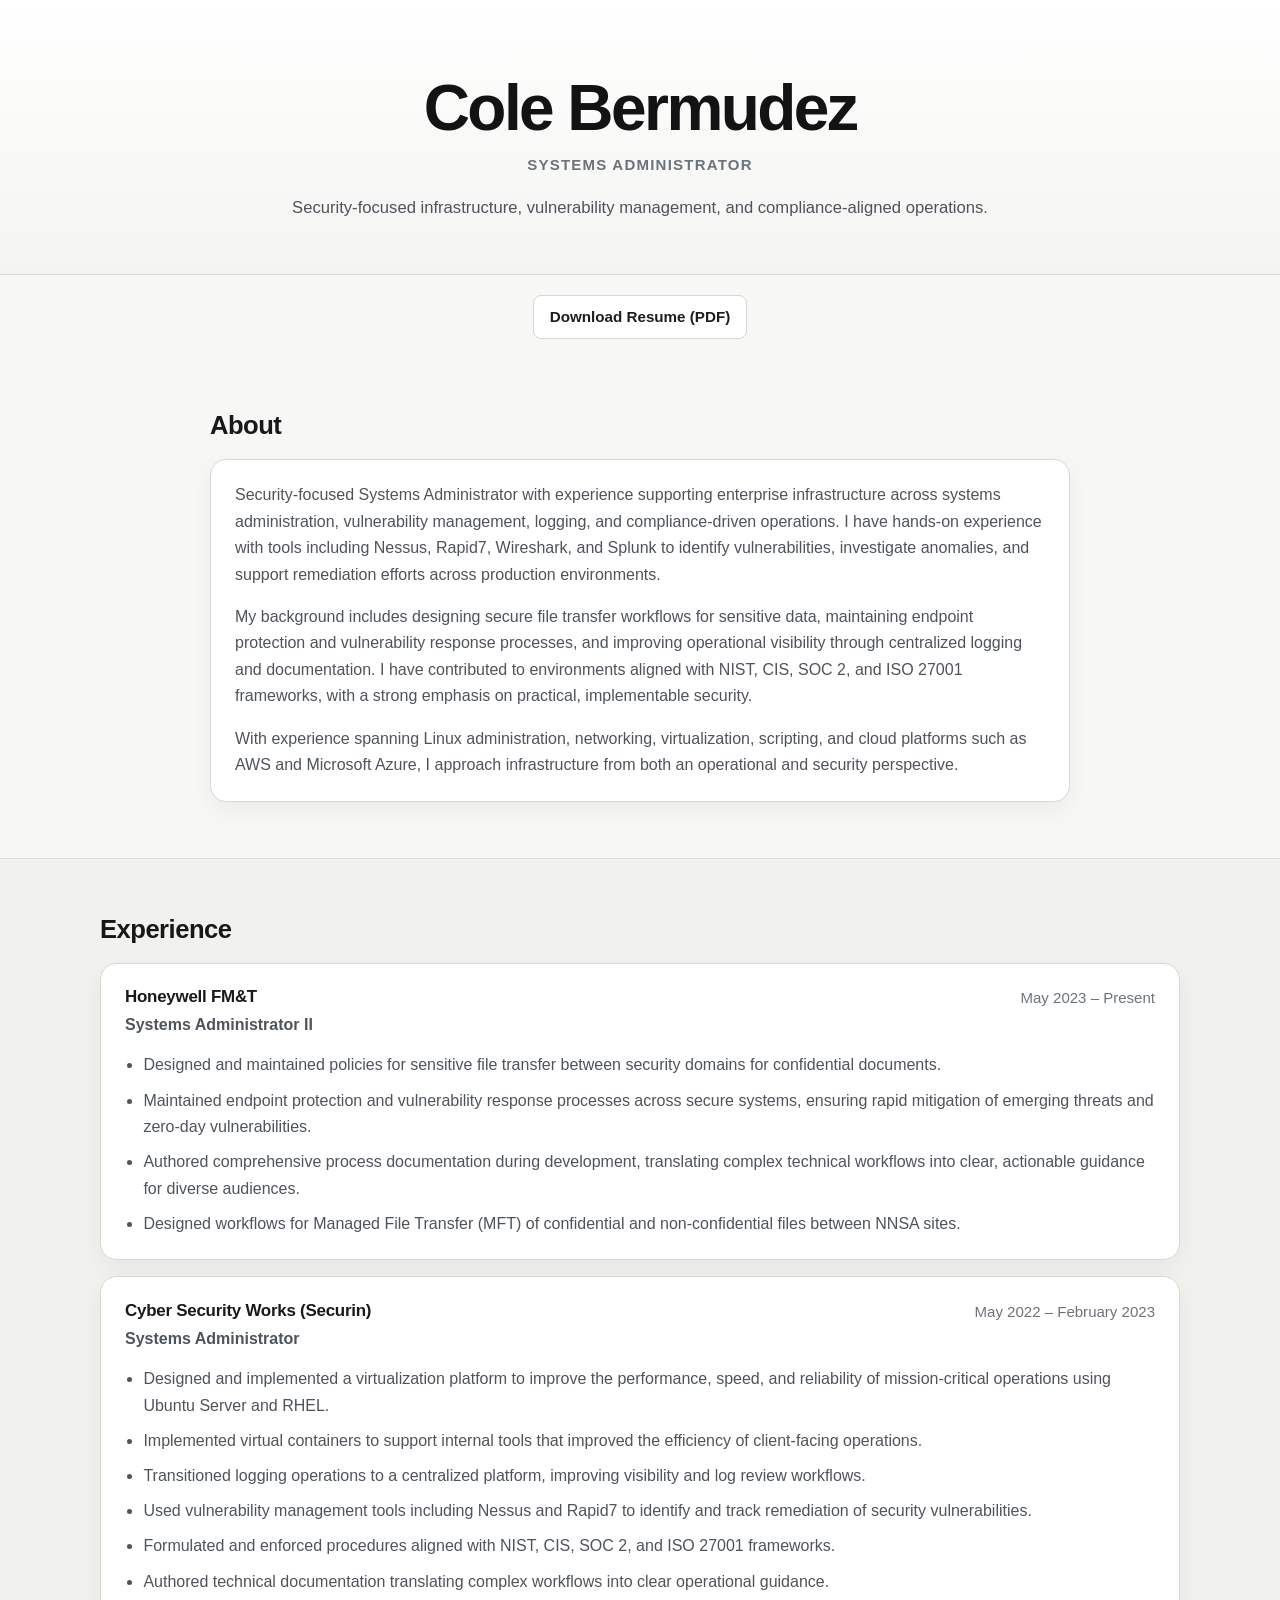
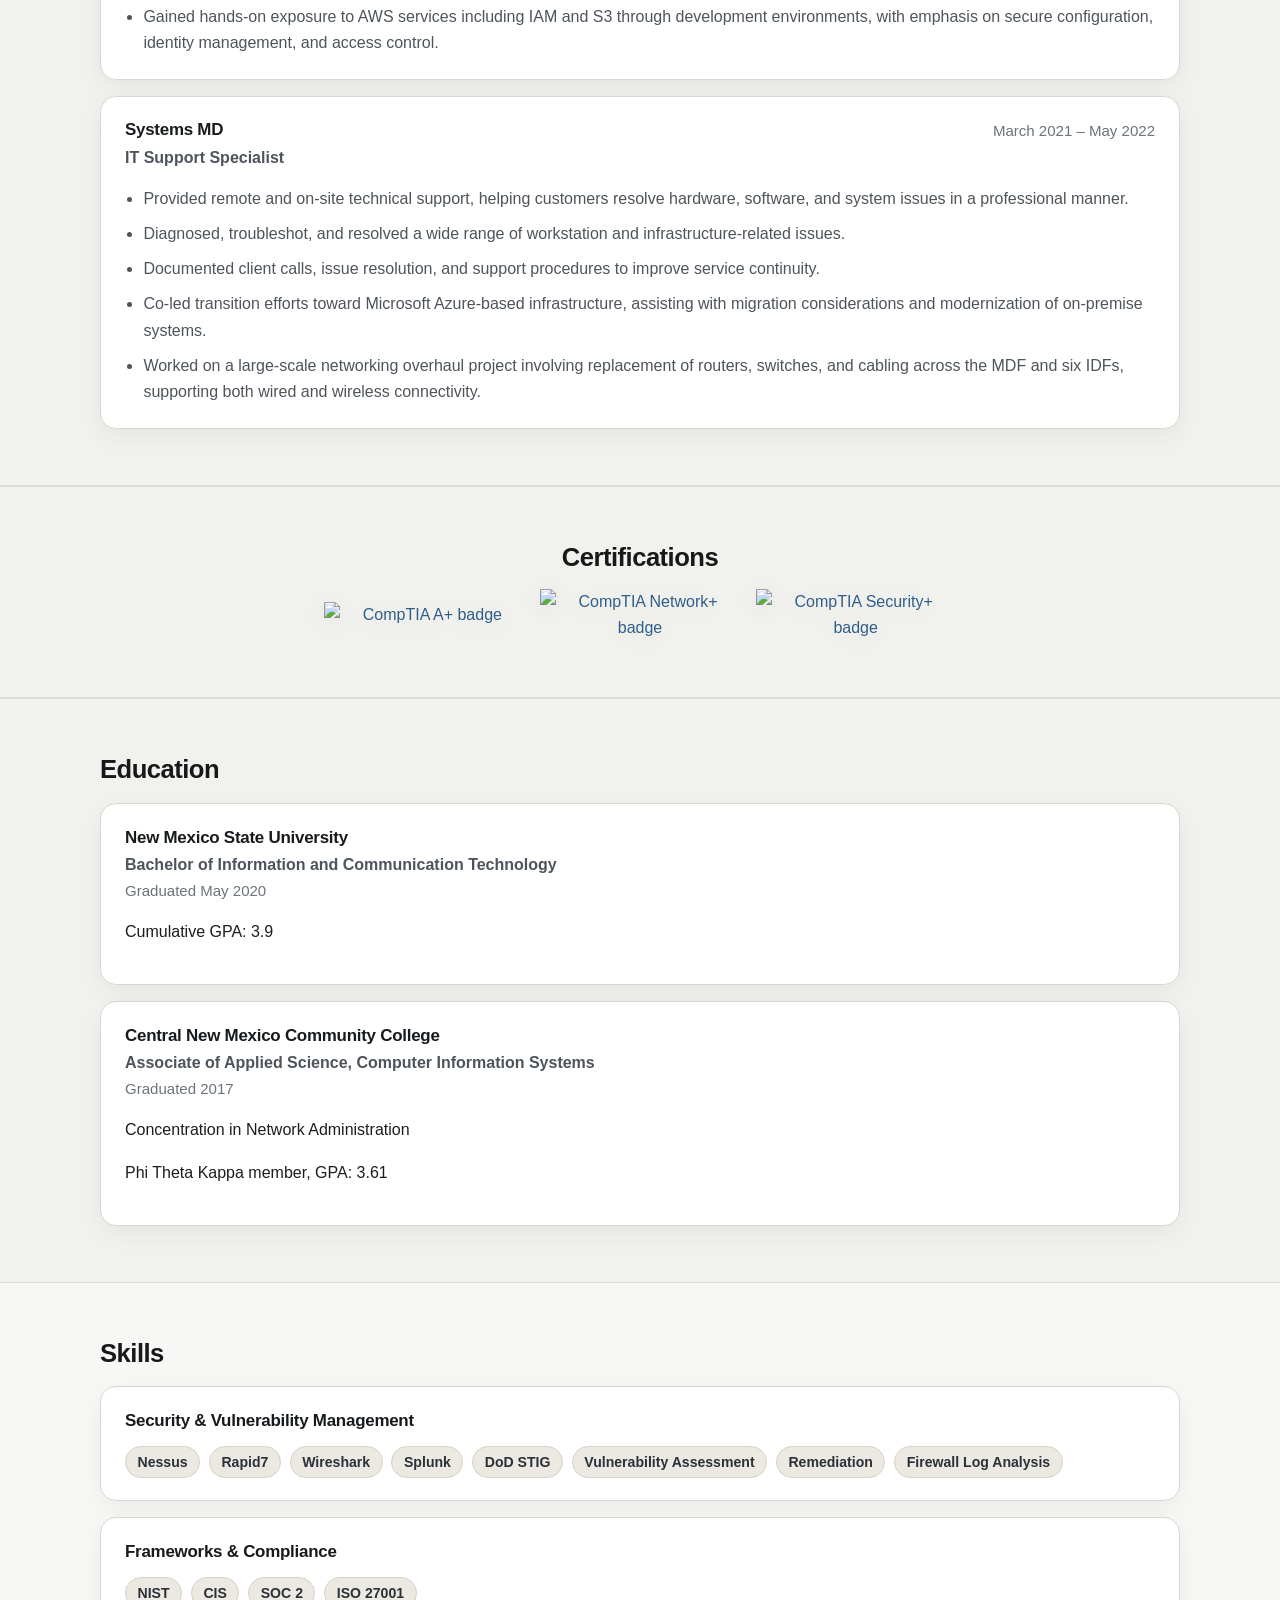
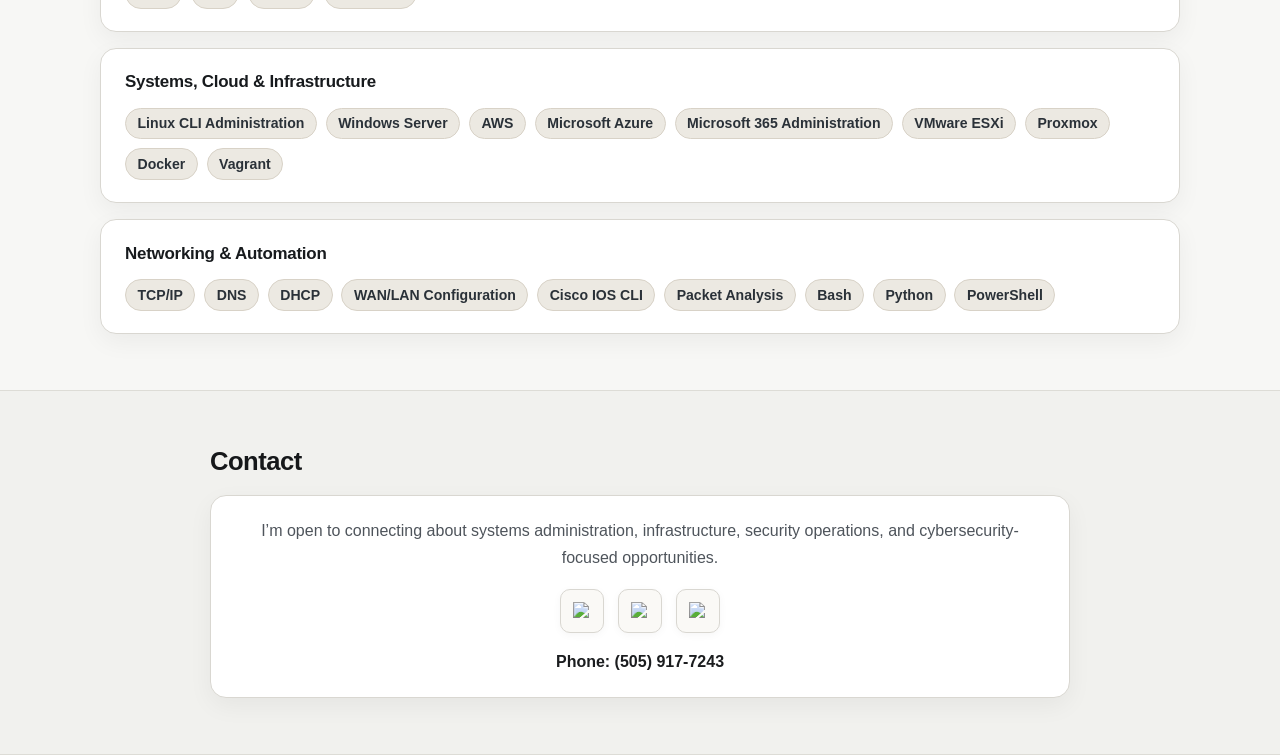
==== commit d55392e9: "Added Download Resume button" ====
--- a/index.html
+++ b/index.html
@@ -21,6 +21,21 @@
     </div>
   </header>
 
+  <p style="margin-top: 1.25rem; text-align: center;">
+  <a href="cole-bermudez-resume.pdf" download style="
+    display: inline-block;
+    padding: 0.55rem 1rem;
+    border: 1px solid #d9d7d1;
+    border-radius: 8px;
+    background: #ffffff;
+    color: #1b1d1f;
+    font-weight: 600;
+    font-size: 0.95rem;
+  ">
+    Download Resume (PDF)
+  </a>
+</p>
+
   <main>
     <section id="about" class="section">
       <div class="container narrow">
--- a/style.css
+++ b/style.css
@@ -1,118 +1,144 @@
 :root {
-  --bg: #f8fafc;
+  --bg: #f7f7f5;
   --surface: #ffffff;
-  --surface-alt: #f1f5f9;
-  --text: #0f172a;
-  --text-soft: #475569;
-  --border: #dbe3ee;
-  --accent: #2563eb;
-  --shadow: 0 10px 30px rgba(15, 23, 42, 0.06);
-  --shadow-hover: 0 14px 32px rgba(15, 23, 42, 0.1);
-  --radius: 18px;
-  --max-width: 1040px;
-}
-
-* {
+  --surface-alt: #f1f1ee;
+  --border: #d9d7d1;
+
+  --text: #1b1d1f;
+  --text-soft: #4e545b;
+  --text-muted: #6c737c;
+
+  --link: #2f5e88;
+  --link-hover: #214766;
+
+  --chip-bg: #ece9e2;
+  --chip-border: #d8d2c7;
+  --chip-text: #2a3138;
+
+  --shadow: 0 8px 24px rgba(20, 24, 28, 0.05);
+
+  --radius-lg: 16px;
+  --radius-md: 12px;
+
+  --max-width: 1080px;
+  --max-width-narrow: 860px;
+}
+
+*,
+*::before,
+*::after {
   box-sizing: border-box;
 }
 
 html {
-  scroll-behavior: smooth;
+  -webkit-text-size-adjust: 100%;
 }
 
 body {
   margin: 0;
-  font-family: Inter, ui-sans-serif, system-ui, -apple-system, BlinkMacSystemFont, "Segoe UI", sans-serif;
   background: var(--bg);
   color: var(--text);
+  font-family: Inter, "Segoe UI", Roboto, Helvetica, Arial, sans-serif;
   line-height: 1.65;
+  -webkit-font-smoothing: antialiased;
+  text-rendering: optimizeLegibility;
 }
 
 img {
+  display: block;
   max-width: 100%;
-  display: block;
+  height: auto;
 }
 
 a {
-  color: var(--accent);
+  color: var(--link);
   text-decoration: none;
+  transition: color 0.16s ease, opacity 0.16s ease;
 }
 
 a:hover {
-  text-decoration: underline;
+  color: var(--link-hover);
 }
 
 .container {
-  width: min(100% - 2rem, var(--max-width));
+  width: min(calc(100% - 2rem), var(--max-width));
   margin: 0 auto;
 }
 
 .narrow {
-  max-width: 860px;
-}
-
+  max-width: var(--max-width-narrow);
+}
+
+/* Hero */
 .hero {
-  background: linear-gradient(180deg, #ffffff 0%, #f8fafc 100%);
+  background: linear-gradient(180deg, #ffffff 0%, #f4f4f1 100%);
   border-bottom: 1px solid var(--border);
-  padding: 5rem 0 3.5rem;
+  padding: 4.75rem 0 3.25rem;
 }
 
 .hero-content {
   text-align: center;
-  max-width: 760px;
-}
-
-.eyebrow {
-  margin: 0 0 0.35rem;
-  font-size: 0.9rem;
-  font-weight: 700;
-  letter-spacing: 0.06em;
-  text-transform: uppercase;
-  color: var(--text-soft);
 }
 
 .hero h1 {
   margin: 0;
-  font-size: clamp(3rem, 5vw, 4.5rem);
+  font-size: clamp(2.8rem, 5vw, 4.2rem);
   line-height: 1.02;
   letter-spacing: -0.04em;
   font-weight: 800;
-  color: var(--text);
+  color: #111315;
+}
+
+.eyebrow {
+  margin: 0.75rem 0 0;
+  font-size: 0.94rem;
+  font-weight: 700;
+  letter-spacing: 0.08em;
+  text-transform: uppercase;
+  color: var(--text-muted);
 }
 
 .hero-subtitle {
+  max-width: 760px;
   margin: 1rem auto 0;
-  max-width: 640px;
-  font-size: 1.05rem;
-  color: var(--text-soft);
-}
-
+  color: var(--text-soft);
+  font-size: 1.04rem;
+}
+
+/* Sections */
 .section {
-  padding: 4rem 0;
+  padding: 3.5rem 0;
 }
 
 .section-alt {
-  background: linear-gradient(180deg, #f8fafc 0%, #eef2f7 100%);
+  background: var(--surface-alt);
+  border-top: 1px solid rgba(217, 215, 209, 0.8);
+  border-bottom: 1px solid rgba(217, 215, 209, 0.8);
 }
 
 .section-heading {
-  margin-bottom: 1.5rem;
+  margin-bottom: 1.15rem;
 }
 
 .section-heading h2 {
   margin: 0;
-  font-size: 1.85rem;
+  font-size: 1.6rem;
+  line-height: 1.15;
   letter-spacing: -0.02em;
-}
-
+  font-weight: 750;
+  color: #16181a;
+}
+
+/* Cards */
 .content-card {
   background: var(--surface);
   border: 1px solid var(--border);
-  border-radius: var(--radius);
+  border-radius: var(--radius-lg);
   box-shadow: var(--shadow);
-  padding: 1.6rem;
-}
-
+  padding: 1.4rem 1.5rem;
+}
+
+/* Text blocks */
 .prose p {
   margin: 0 0 1rem;
   color: var(--text-soft);
@@ -122,162 +148,172 @@
   margin-bottom: 0;
 }
 
+/* Layout groups */
 .experience-grid,
 .education-grid,
 .skills-grid {
   display: grid;
-  gap: 1.25rem;
-}
-
+  gap: 1rem;
+}
+
+/* Experience / Education */
 .card-header {
   display: flex;
   justify-content: space-between;
+  align-items: flex-start;
   gap: 1rem;
-  align-items: flex-start;
-  margin-bottom: 1rem;
+  margin-bottom: 0.9rem;
 }
 
 .card-header h3,
 .content-card h3 {
   margin: 0;
-  font-size: 1.1rem;
-  letter-spacing: -0.02em;
+  font-size: 1.06rem;
+  line-height: 1.25;
+  font-weight: 750;
+  letter-spacing: -0.015em;
+  color: #171a1d;
 }
 
 .role {
-  margin: 0.35rem 0 0;
-  color: var(--text-soft);
+  margin: 0.28rem 0 0;
+  color: var(--text-soft);
+  font-weight: 650;
+}
+
+.date {
+  margin: 0;
+  color: var(--text-muted);
+  font-size: 0.94rem;
+  white-space: nowrap;
+}
+
+.detail-list {
+  margin: 0;
+  padding-left: 1.15rem;
+  color: var(--text-soft);
+}
+
+.detail-list li + li {
+  margin-top: 0.55rem;
+}
+
+/* Certifications */
+.cert-grid {
+  text-align: center;
+  margin-top: 0.75rem;
+}
+
+.cert-card {
+  display: inline-block;
+  margin: 0 0.35rem;
+  vertical-align: middle;
+  transition: transform 0.16s ease, opacity 0.16s ease;
+}
+
+.cert-card:hover {
+  transform: translateY(-2px);
+}
+
+.cert-card img {
+  filter: drop-shadow(0 4px 10px rgba(20, 24, 28, 0.06));
+}
+
+/* Skills */
+.skill-card h3 {
+  margin-bottom: 0.95rem;
+}
+
+.tag-list {
+  list-style: none;
+  padding: 0;
+  margin: 0;
+  display: flex;
+  flex-wrap: wrap;
+  gap: 0.55rem;
+}
+
+.tag-list li {
+  display: inline-flex;
+  align-items: center;
+  padding: 0.42rem 0.72rem;
+  min-height: 1.95rem;
+  background: var(--chip-bg);
+  border: 1px solid var(--chip-border);
+  border-radius: 999px;
+  color: var(--chip-text);
+  font-size: 0.88rem;
   font-weight: 600;
-}
-
-.date {
-  margin: 0;
-  color: #64748b;
-  font-size: 0.95rem;
-  white-space: nowrap;
-}
-
-.detail-list {
-  margin: 0;
-  padding-left: 1.15rem;
-  color: var(--text-soft);
-}
-
-.detail-list li + li {
-  margin-top: 0.7rem;
-}
-
-.cert-grid {
+  line-height: 1.15;
+}
+
+/* Contact */
+.contact-card {
+  text-align: center;
+}
+
+.contact-card > p:first-child {
+  margin-top: 0;
+  color: var(--text-soft);
+}
+
+.contact-icon-links {
   display: flex;
   justify-content: center;
   align-items: center;
-  gap: 1.5rem;
+  gap: 0.9rem;
+  margin: 1.1rem 0 0;
   flex-wrap: wrap;
-  margin-top: 0.5rem;
-}
-
-.cert-card {
+}
+
+.contact-icon {
   display: inline-flex;
   align-items: center;
   justify-content: center;
-  padding: 0.25rem;
-  background: transparent;
-  border: none;
-  box-shadow: none;
-  transition: transform 0.18s ease;
-}
-
-.cert-card:hover {
-  transform: translateY(-2px);
-  text-decoration: none;
-}
-
-.cert-image-wrap {
-  width: 104px;
-  height: 104px;
-  display: flex;
-  align-items: center;
-  justify-content: center;
-}
-
-.cert-image-wrap img {
-  width: 100%;
-  height: 100%;
+  width: 44px;
+  height: 44px;
+  padding: 0;
+  border: 1px solid var(--border);
+  border-radius: 10px;
+  background: #faf9f6;
+  box-shadow: 0 2px 8px rgba(20, 24, 28, 0.04);
+  overflow: hidden;
+  flex: 0 0 44px;
+}
+
+.contact-icon img {
+  width: 18px !important;
+  height: 18px !important;
+  max-width: 18px !important;
+  max-height: 18px !important;
   object-fit: contain;
 }
 
-.skill-card h3 {
-  margin-bottom: 1rem;
-}
-
-.tag-list {
-  display: flex;
-  flex-wrap: wrap;
-  gap: 0.65rem;
-  list-style: none;
-  padding: 0;
-  margin: 0;
-}
-
-.tag-list li {
-  background: #eef2f7;
-  color: #334155;
-  border: 1px solid #dbe3ee;
-  padding: 0.5rem 0.8rem;
-  border-radius: 999px;
-  font-size: 0.92rem;
-  font-weight: 600;
-}
-
-.contact-card {
-  text-align: center;
-}
-
-.contact-card p {
-  color: var(--text-soft);
-}
-
-.contact-icon-links {
-  display: flex;
-  justify-content: center;
-  gap: 1rem;
-  margin: 1.25rem 0 0;
-  flex-wrap: wrap;
-}
-
-.contact-icon {
-  width: 36px;
-  height: 36px;
-  display: inline-flex;
-  align-items: center;
-  justify-content: center;
-  background: transparent;
-  border: none;
-  box-shadow: none;
-  padding: 0;
-  transition: transform 0.18s ease;
-}
-
 .contact-icon:hover {
-  transform: translateY(-2px);
-  text-decoration: none;
-}
-
-.contact-icon img {
-  width: 100%;
-  height: 100%;
-  object-fit: contain;
+  transform: translateY(-1px);
 }
 
 .phone {
   margin: 1rem 0 0;
-  font-weight: 600;
+  font-weight: 700;
   color: var(--text);
 }
 
-@media (max-width: 820px) {
+/* Linked company names */
+.card-header h3 a {
+  color: inherit;
+  border-bottom: 1px solid transparent;
+}
+
+.card-header h3 a:hover {
+  color: var(--link);
+  border-bottom-color: rgba(47, 94, 136, 0.25);
+}
+
+/* Responsive */
+@media (max-width: 760px) {
   .hero {
-    padding: 4rem 0 3rem;
+    padding: 4rem 0 2.9rem;
   }
 
   .card-header {
@@ -291,28 +327,39 @@
 
 @media (max-width: 560px) {
   .section {
-    padding: 3.25rem 0;
+    padding: 3rem 0;
   }
 
   .container {
-    width: min(100% - 1.25rem, var(--max-width));
+    width: min(calc(100% - 1.1rem), var(--max-width));
   }
 
   .content-card {
-    padding: 1.2rem;
+    padding: 1.15rem;
   }
 
   .hero h1 {
-    font-size: 2.6rem;
-  }
-
-  .cert-image-wrap {
-    width: 88px;
-    height: 88px;
+    font-size: 2.45rem;
+  }
+
+  .hero-subtitle {
+    font-size: 0.98rem;
+  }
+
+  .section-heading h2 {
+    font-size: 1.45rem;
   }
 
   .contact-icon {
-    width: 30px;
-    height: 30px;
+    width: 40px;
+    height: 40px;
+    flex-basis: 40px;
+  }
+
+  .contact-icon img {
+    width: 16px !important;
+    height: 16px !important;
+    max-width: 16px !important;
+    max-height: 16px !important;
   }
 }
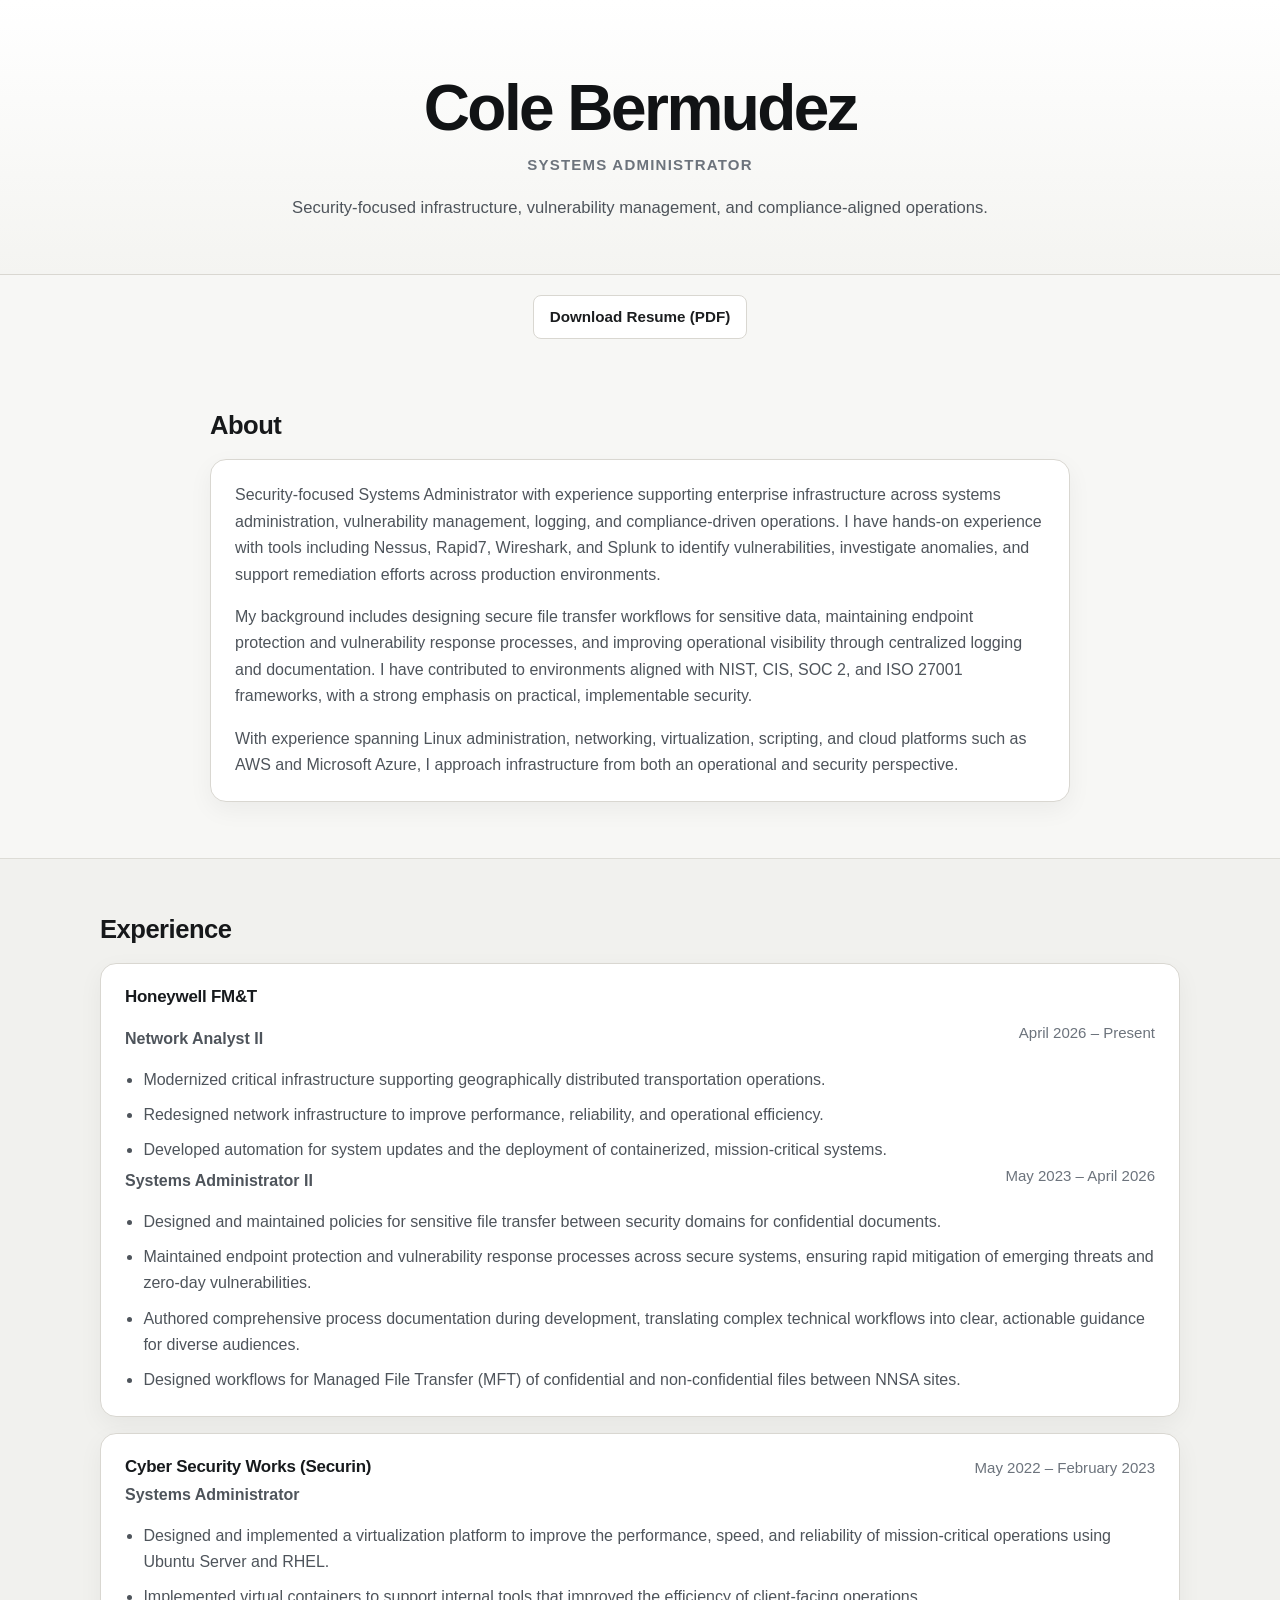
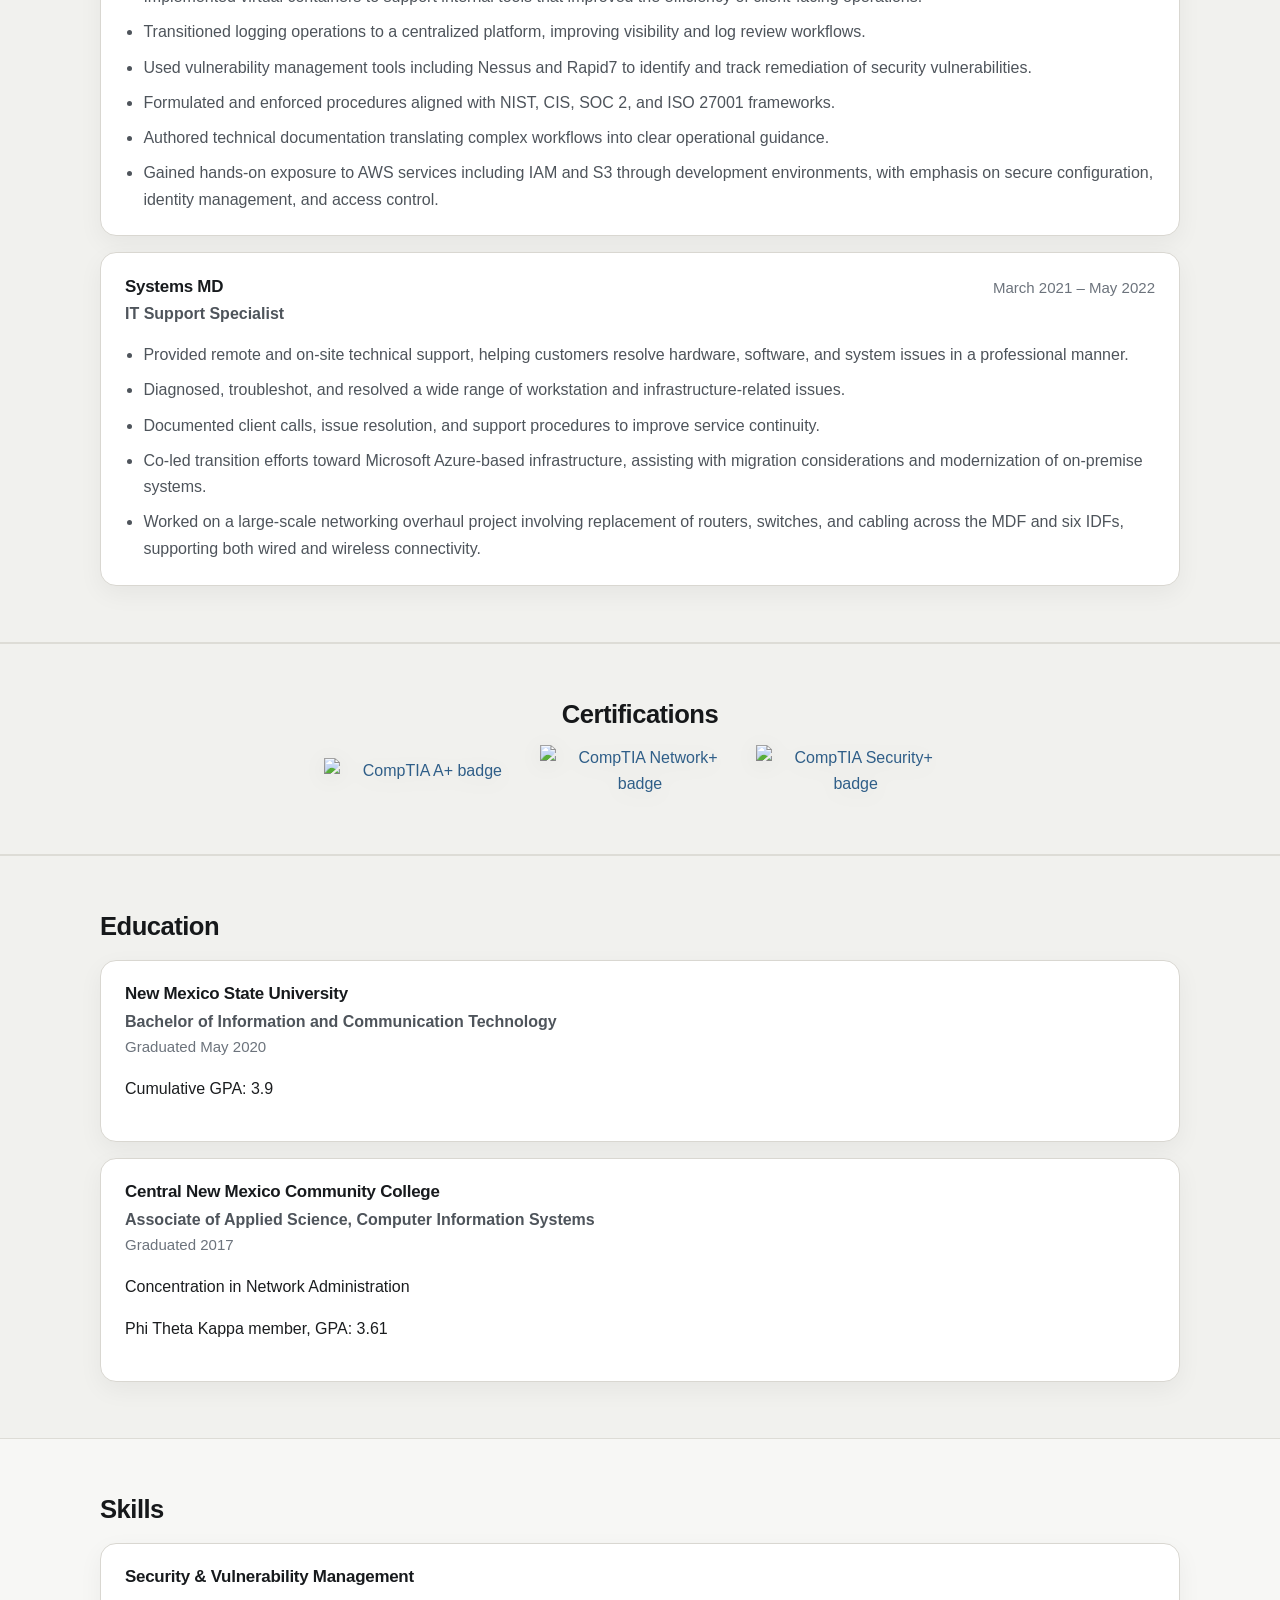
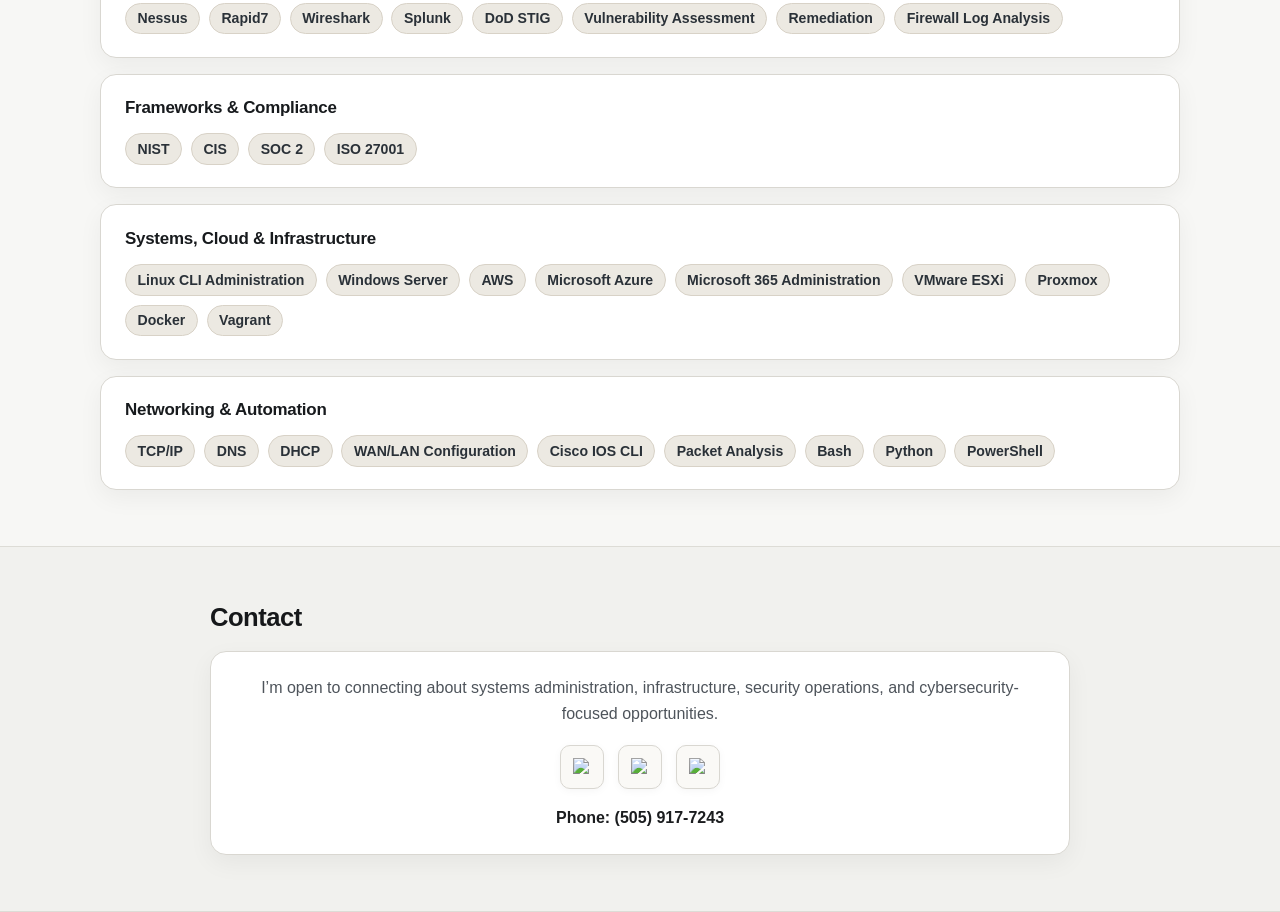
==== commit 6fa82c78: "CHANGE - updated resume pdf" ====
--- a/index.html
+++ b/index.html
@@ -22,7 +22,7 @@
   </header>
 
   <p style="margin-top: 1.25rem; text-align: center;">
-  <a href="cole-bermudez-resume.pdf" download style="
+  <a href="cole-bermudez-resume-sanitized.pdf" download style="
     display: inline-block;
     padding: 0.55rem 1rem;
     border: 1px solid #d9d7d1;
@@ -75,18 +75,45 @@
             <div class="card-header">
               <div>
                 <h3>
-                  <a href="https://kcnsc.doe.gov/" target="_blank" rel="noopener noreferrer">Honeywell FM&amp;T</a>
+                  <a href="https://kcnsc.doe.gov/" target="_blank" rel="noopener noreferrer">
+                    Honeywell FM&amp;T
+                  </a>
                 </h3>
-                <p class="role">Systems Administrator II</p>
-              </div>
-              <p class="date">May 2023 – Present</p>
-            </div>
-            <ul class="detail-list">
-              <li>Designed and maintained policies for sensitive file transfer between security domains for confidential documents.</li>
-              <li>Maintained endpoint protection and vulnerability response processes across secure systems, ensuring rapid mitigation of emerging threats and zero-day vulnerabilities.</li>
-              <li>Authored comprehensive process documentation during development, translating complex technical workflows into clear, actionable guidance for diverse audiences.</li>
-              <li>Designed workflows for Managed File Transfer (MFT) of confidential and non-confidential files between NNSA sites.</li>
-            </ul>
+              </div>
+            </div>
+
+            <!-- Current Role -->
+            <div class="role-entry">
+              <div class="card-header">
+                <div>
+                  <p class="role">Network Analyst II</p>
+                </div>
+                <p class="date">April 2026 – Present</p>
+              </div>
+
+              <ul class="detail-list">
+                <li>Modernized critical infrastructure supporting geographically distributed transportation operations.</li>
+                <li>Redesigned network infrastructure to improve performance, reliability, and operational efficiency.</li>
+                <li>Developed automation for system updates and the deployment of containerized, mission-critical systems.</li>
+              </ul>
+            </div>
+
+            <!-- Previous Role -->
+            <div class="role-entry">
+              <div class="card-header">
+                <div>
+                  <p class="role">Systems Administrator II</p>
+                </div>
+                <p class="date">May 2023 – April 2026</p>
+              </div>
+
+              <ul class="detail-list">
+                <li>Designed and maintained policies for sensitive file transfer between security domains for confidential documents.</li>
+                <li>Maintained endpoint protection and vulnerability response processes across secure systems, ensuring rapid mitigation of emerging threats and zero-day vulnerabilities.</li>
+                <li>Authored comprehensive process documentation during development, translating complex technical workflows into clear, actionable guidance for diverse audiences.</li>
+                <li>Designed workflows for Managed File Transfer (MFT) of confidential and non-confidential files between NNSA sites.</li>
+              </ul>
+            </div>
           </article>
 
           <article class="content-card experience-card">
